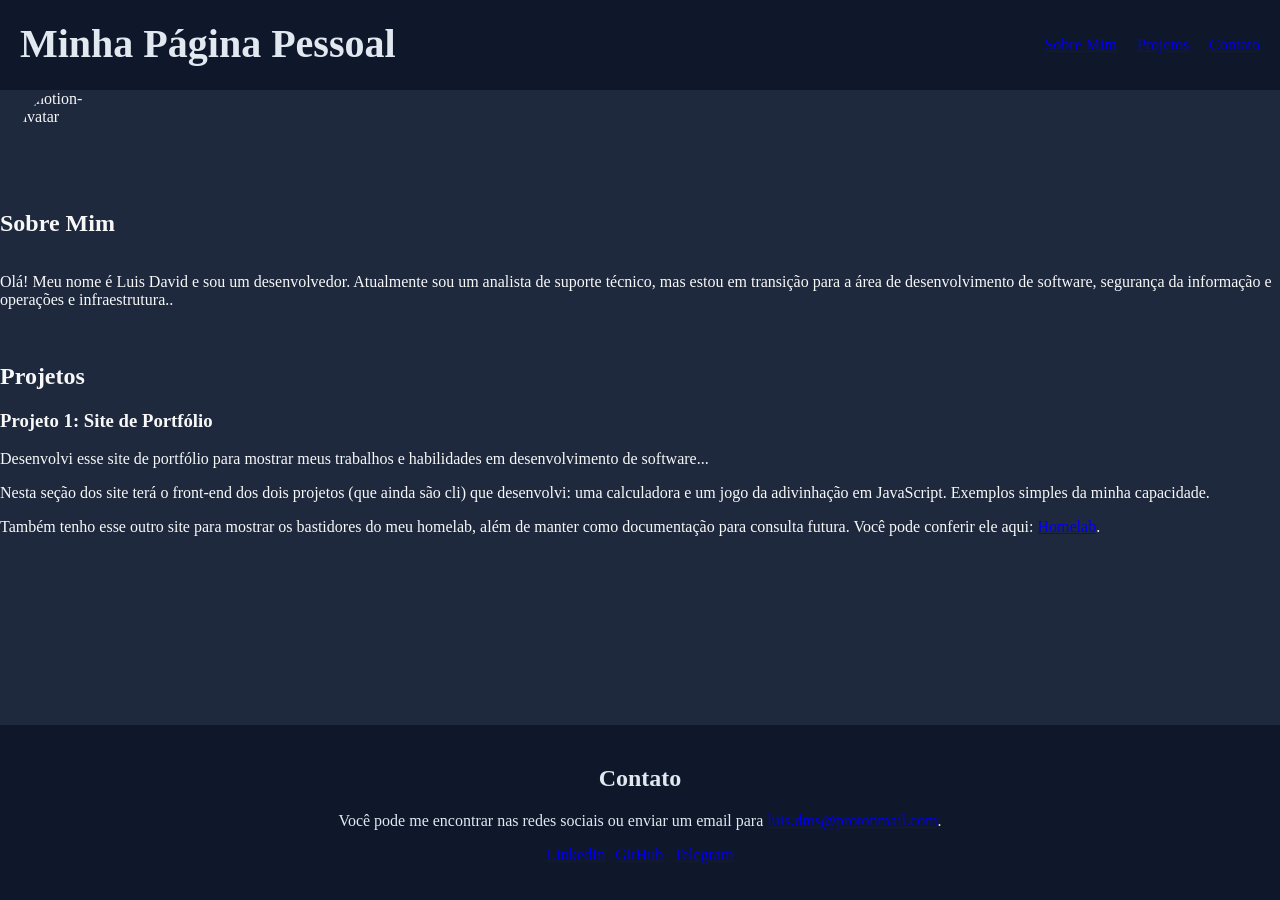
==== docs/index.html @ 55415eab "fix: corrigindo caminho imagem" ====
<!DOCTYPE html>
<html lang="pt-BR">

<head>
    <meta charset="UTF-8">
    <meta name="viewport" content="width=device-width, initial-scale=1.0">
    <title>Página pessoal - HTML Semântico + CSS (Flexbox e Grid)</title>
    <link rel="stylesheet" href="style.css">
</head>

<body>
    <header>
        <h1>Minha Página Pessoal</h1>
        <nav>
            <ul>
                <li><a href="#sobre">Sobre Mim</a></li>
                <li><a href="#projetos">Projetos</a></li>
                <li><a href="#contato">Contato</a></li>
            </ul>
        </nav>
    </header>
    <section id="sobre">
        <img src="/fase1-base/static/img/notion-avatar.png" alt="notion-avatar" class="avatar">
        <h2>Sobre Mim</h2>
        <p>Olá! Meu nome é Luis David e sou um desenvolvedor.
            
            Atualmente sou um analista de suporte técnico, mas estou em transição para a área de desenvolvimento de software, segurança da informação e operações e infraestrutura..</p><br>
    </section>
    <section id="projetos">
        <h2>Projetos</h2>
        <article>
            <h3>Projeto 1: Site de Portfólio</h3>
            <p>Desenvolvi esse site de portfólio para mostrar meus trabalhos e habilidades em desenvolvimento de
                software...
            </p>
            <p> Nesta seção dos site terá o front-end dos dois projetos (que ainda são cli) que desenvolvi: uma calculadora e um jogo da adivinhação em JavaScript. Exemplos simples da minha capacidade.</p>
            <p>Também tenho esse outro site para mostrar os bastidores do meu homelab, além de manter como documentação
                para consulta futura.
                Você pode conferir ele aqui: <a href="https://blog.luishomelab.tec.br" target="_blank"
                    rel="noopener noreferrer">Homelab</a>.
                
            </p>
        </article>
    </section>
    <footer>
        <section id="contato">
            <h2>Contato</h2>
            <p>Você pode me encontrar nas redes sociais ou enviar um email para <a
                    href="mailto:luisdms@protonmail.com">luis.dms@protonmail.com</a>.</p>
            <ul class="social-links">
                <li><a href="https://www.linkedin.com/in/luisdavidms" target="_blank"
                        rel="noopener noreferrer">LinkedIn</a>
                </li>
                <li><a href="https://github.com/LuisDavidMSilva" target="_blank" rel="noopener noreferrer">GitHub</a></li>
                <li><a href="https://t.me/LuisDavi_d" target="_blank" rel="noopener noreferrer">Telegram</a></li>
            </ul>
        </section>
    </footer>
</body>

</html>
---- docs/style.css ----
body {
    color: #F8F8F8;
    background-color: #1E293E;
    margin: 0;
    padding: 0;
    min-height: 100vh;
    display: flex; 
    flex-direction: column
}

header {
    background-color: #0F172A;
    color: #E2E8F0;
    padding: 20px;
    text-align: center;
    display: flex;
    justify-content: space-between;
    align-items: flex-start;
}

h1 {
    font-size: 2.5em;
    margin: 0;
}

nav ul {
    list-style: none;
    padding: 0;
    display: flex;
    gap: 20px;
}

section#sobre {
    display: flex;
    flex-direction: column;
}



.avatar {
    width: 100px;
    height: 100px;
    border-radius: 50%;
    margin-left: 20px;
}

ul {
    list-style: none;
    padding: 0;
    display: flex;
    gap: 20px;
}

footer {
    background-color: #0F172A;
    color: #E2E8F0;
    padding: 20px;
    text-align: center;
    margin-top: auto;
}

.social-links {
    display: flex;
    gap: 10px;
    justify-content: center;
}

@media screen and (max-width: 600px) {
    header {
        flex-direction: column;
        align-items: center;
    }

    .avatar {
        margin-left: 0;
        margin-top: 20px;
    }

    nav ul {
        flex-direction: column;
        gap: 10px;
    }

    .social-links {
        flex-direction: column;
        gap: 10px;
    }

}
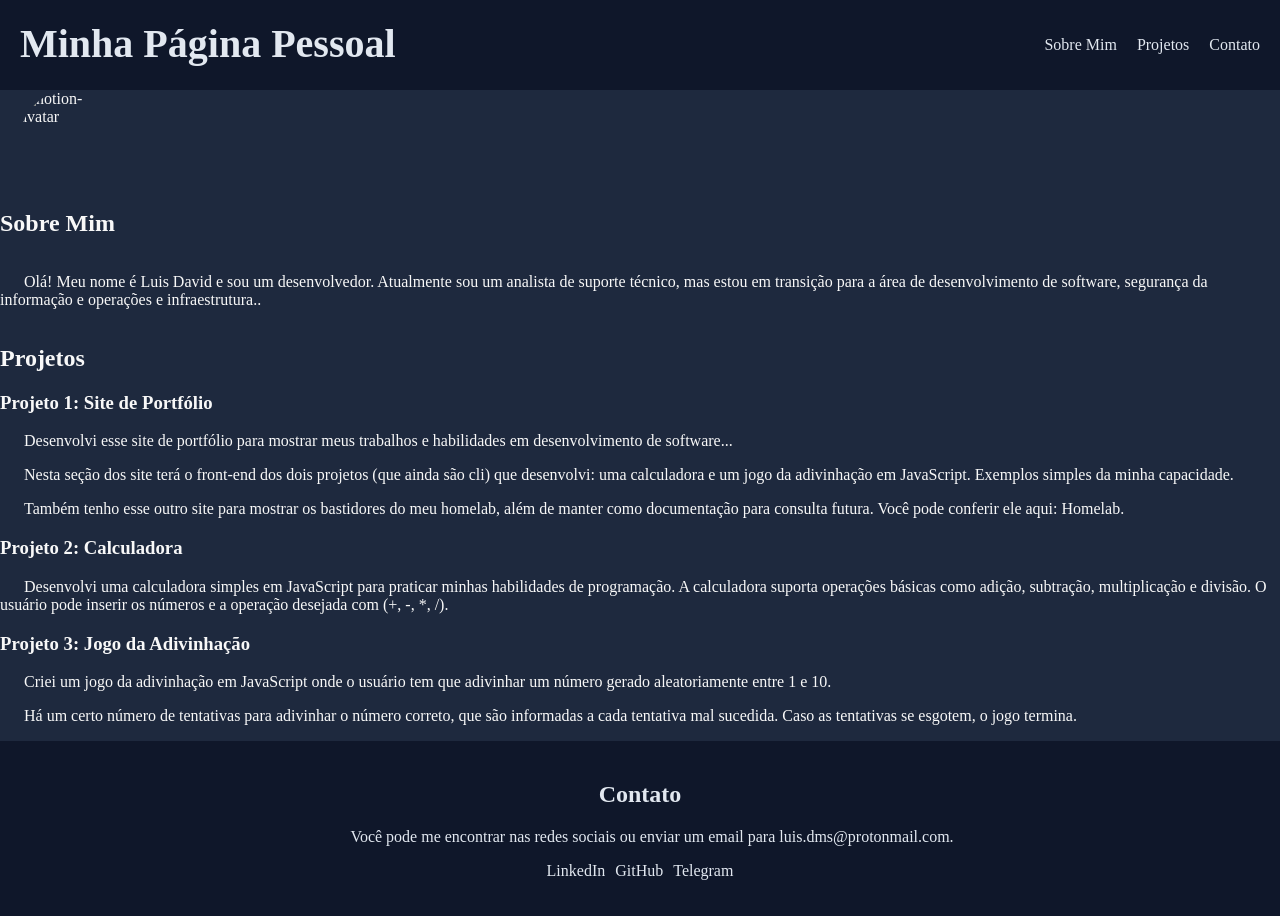
==== commit 4b90fea8: "feat: Melhorando legibilidade e mais detalhes sobre os projetos citados, incluindo links" ====
--- a/docs/index.html
+++ b/docs/index.html
@@ -24,7 +24,7 @@
         <h2>Sobre Mim</h2>
         <p>Olá! Meu nome é Luis David e sou um desenvolvedor.
             
-            Atualmente sou um analista de suporte técnico, mas estou em transição para a área de desenvolvimento de software, segurança da informação e operações e infraestrutura..</p><br>
+            Atualmente sou um analista de suporte técnico, mas estou em transição para a área de desenvolvimento de software, segurança da informação e operações e infraestrutura..</p>
     </section>
     <section id="projetos">
         <h2>Projetos</h2>
@@ -40,6 +40,14 @@
                     rel="noopener noreferrer">Homelab</a>.
                 
             </p>
+            <h3> Projeto 2: <a href="https://github.com/LuisDavidMSilva/fase1-base/blob/main/cli/Calculadora.js" target="_blank" rel="noopener noreferrer">Calculadora</a></h3>
+            <p>Desenvolvi uma calculadora simples em JavaScript para praticar minhas habilidades de programação.
+                A calculadora suporta operações básicas como adição, subtração, multiplicação e divisão. O usuário pode
+                inserir os números e a operação desejada com (+, -, *, /).
+            </p>
+            <h3> Projeto 3: <a href="https://github.com/LuisDavidMSilva/fase1-base/blob/main/cli/Adivinhacao.js" target="_blank" rel="noopener noreferrer">Jogo da Adivinhação</a></h3>
+            <p>Criei um jogo da adivinhação em JavaScript onde o usuário tem que adivinhar um número gerado aleatoriamente entre 1 e 10.</p>
+            <p>Há um certo número de tentativas para adivinhar o número correto, que são informadas a cada tentativa mal sucedida. Caso as tentativas se esgotem, o jogo termina.</p>
         </article>
     </section>
     <footer>
@@ -48,9 +56,7 @@
             <p>Você pode me encontrar nas redes sociais ou enviar um email para <a
                     href="mailto:luisdms@protonmail.com">luis.dms@protonmail.com</a>.</p>
             <ul class="social-links">
-                <li><a href="https://www.linkedin.com/in/luisdavidms" target="_blank"
-                        rel="noopener noreferrer">LinkedIn</a>
-                </li>
+                <li><a href="https://www.linkedin.com/in/luisdavidms" target="_blank" rel="noopener noreferrer">LinkedIn</a></li>
                 <li><a href="https://github.com/LuisDavidMSilva" target="_blank" rel="noopener noreferrer">GitHub</a></li>
                 <li><a href="https://t.me/LuisDavi_d" target="_blank" rel="noopener noreferrer">Telegram</a></li>
             </ul>
--- a/docs/style.css
+++ b/docs/style.css
@@ -6,6 +6,11 @@
     min-height: 100vh;
     display: flex; 
     flex-direction: column
+}
+
+a {
+    color: inherit;
+    text-decoration: none;
 }
 
 header {
@@ -51,6 +56,11 @@
     gap: 20px;
 }
 
+p {
+    text-indent: 1.5em;
+    margin-bottom: 1em;
+}
+
 footer {
     background-color: #0F172A;
     color: #E2E8F0;
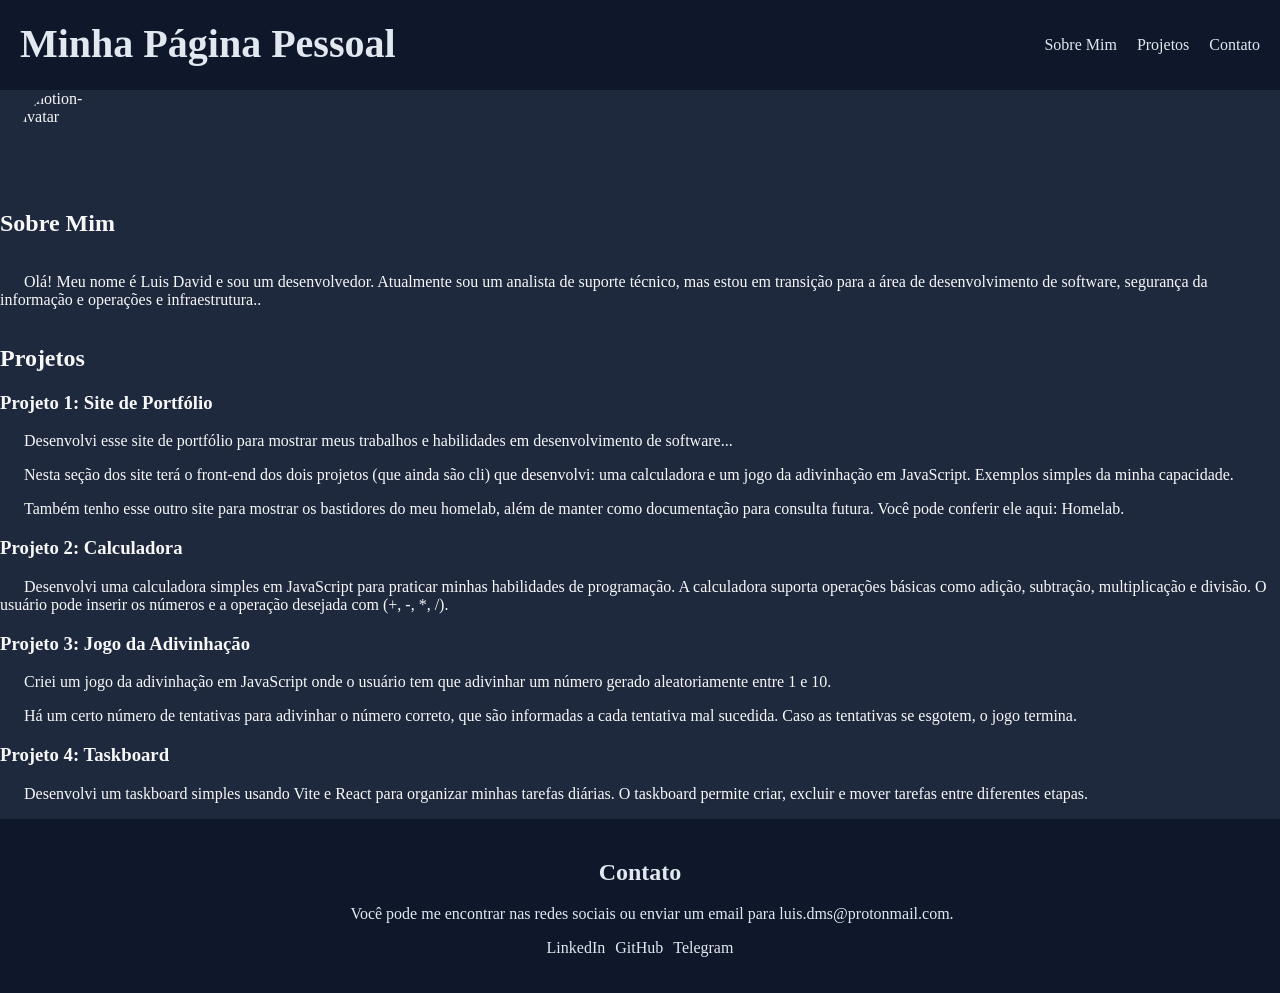
==== commit 8a0aa161: "docs: Incluindo novo projeto: um TaskBoard feito com Vite e React, apontando para o publicado no pag" ====
--- a/docs/index.html
+++ b/docs/index.html
@@ -48,6 +48,8 @@
             <h3> Projeto 3: <a href="https://github.com/LuisDavidMSilva/fase1-base/blob/main/cli/Adivinhacao.js" target="_blank" rel="noopener noreferrer">Jogo da Adivinhação</a></h3>
             <p>Criei um jogo da adivinhação em JavaScript onde o usuário tem que adivinhar um número gerado aleatoriamente entre 1 e 10.</p>
             <p>Há um certo número de tentativas para adivinhar o número correto, que são informadas a cada tentativa mal sucedida. Caso as tentativas se esgotem, o jogo termina.</p>
+            <h3> Projeto 4: <a href="https://luisdavidmsilva.github.io/taskboard/" target="_blank" rel="noopener noreferrer">Taskboard</a></h3>
+            <p>Desenvolvi um taskboard simples usando Vite e React para organizar minhas tarefas diárias. O taskboard permite criar, excluir e mover tarefas entre diferentes etapas.</p>
         </article>
     </section>
     <footer>
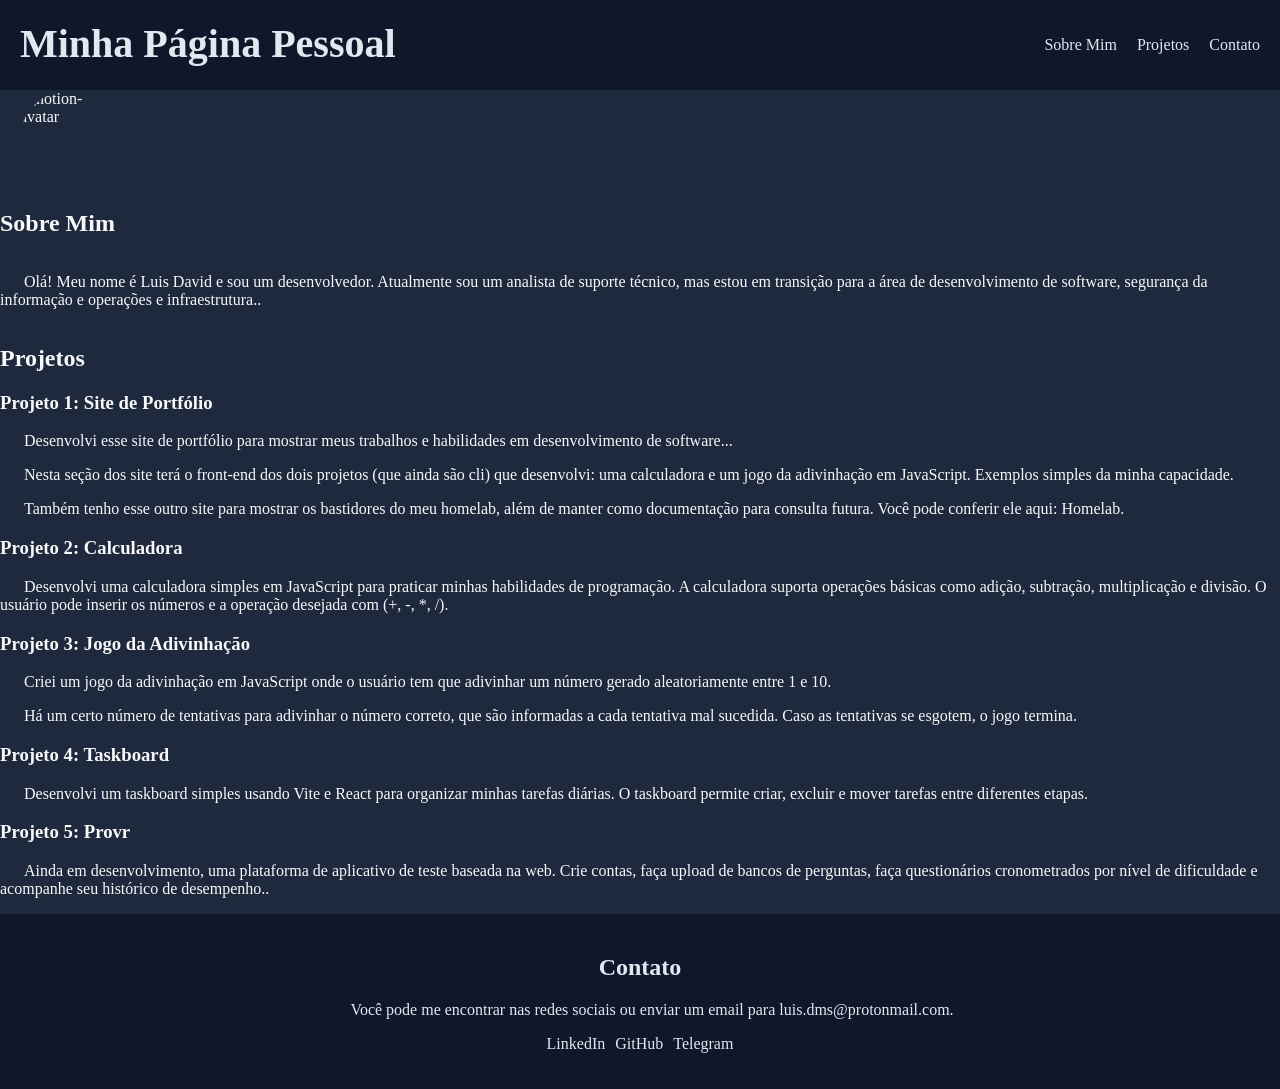
==== commit 532fcf92: "docs: adiciona na lista do site de projetos, um novo, provr" ====
--- a/docs/index.html
+++ b/docs/index.html
@@ -50,6 +50,9 @@
             <p>Há um certo número de tentativas para adivinhar o número correto, que são informadas a cada tentativa mal sucedida. Caso as tentativas se esgotem, o jogo termina.</p>
             <h3> Projeto 4: <a href="https://luisdavidmsilva.github.io/taskboard/" target="_blank" rel="noopener noreferrer">Taskboard</a></h3>
             <p>Desenvolvi um taskboard simples usando Vite e React para organizar minhas tarefas diárias. O taskboard permite criar, excluir e mover tarefas entre diferentes etapas.</p>
+            <h3> Projeto 5: <a href="https://github.com/LuisDavidMSilva/provr" target="_blank" rel="noopener noreferrer">Provr</a></h3>
+            <p>Ainda em desenvolvimento, uma plataforma de aplicativo de teste baseada na web. Crie contas, faça upload de bancos de perguntas, faça questionários cronometrados por nível de dificuldade e acompanhe seu histórico de desempenho..</p>
+       
         </article>
     </section>
     <footer>
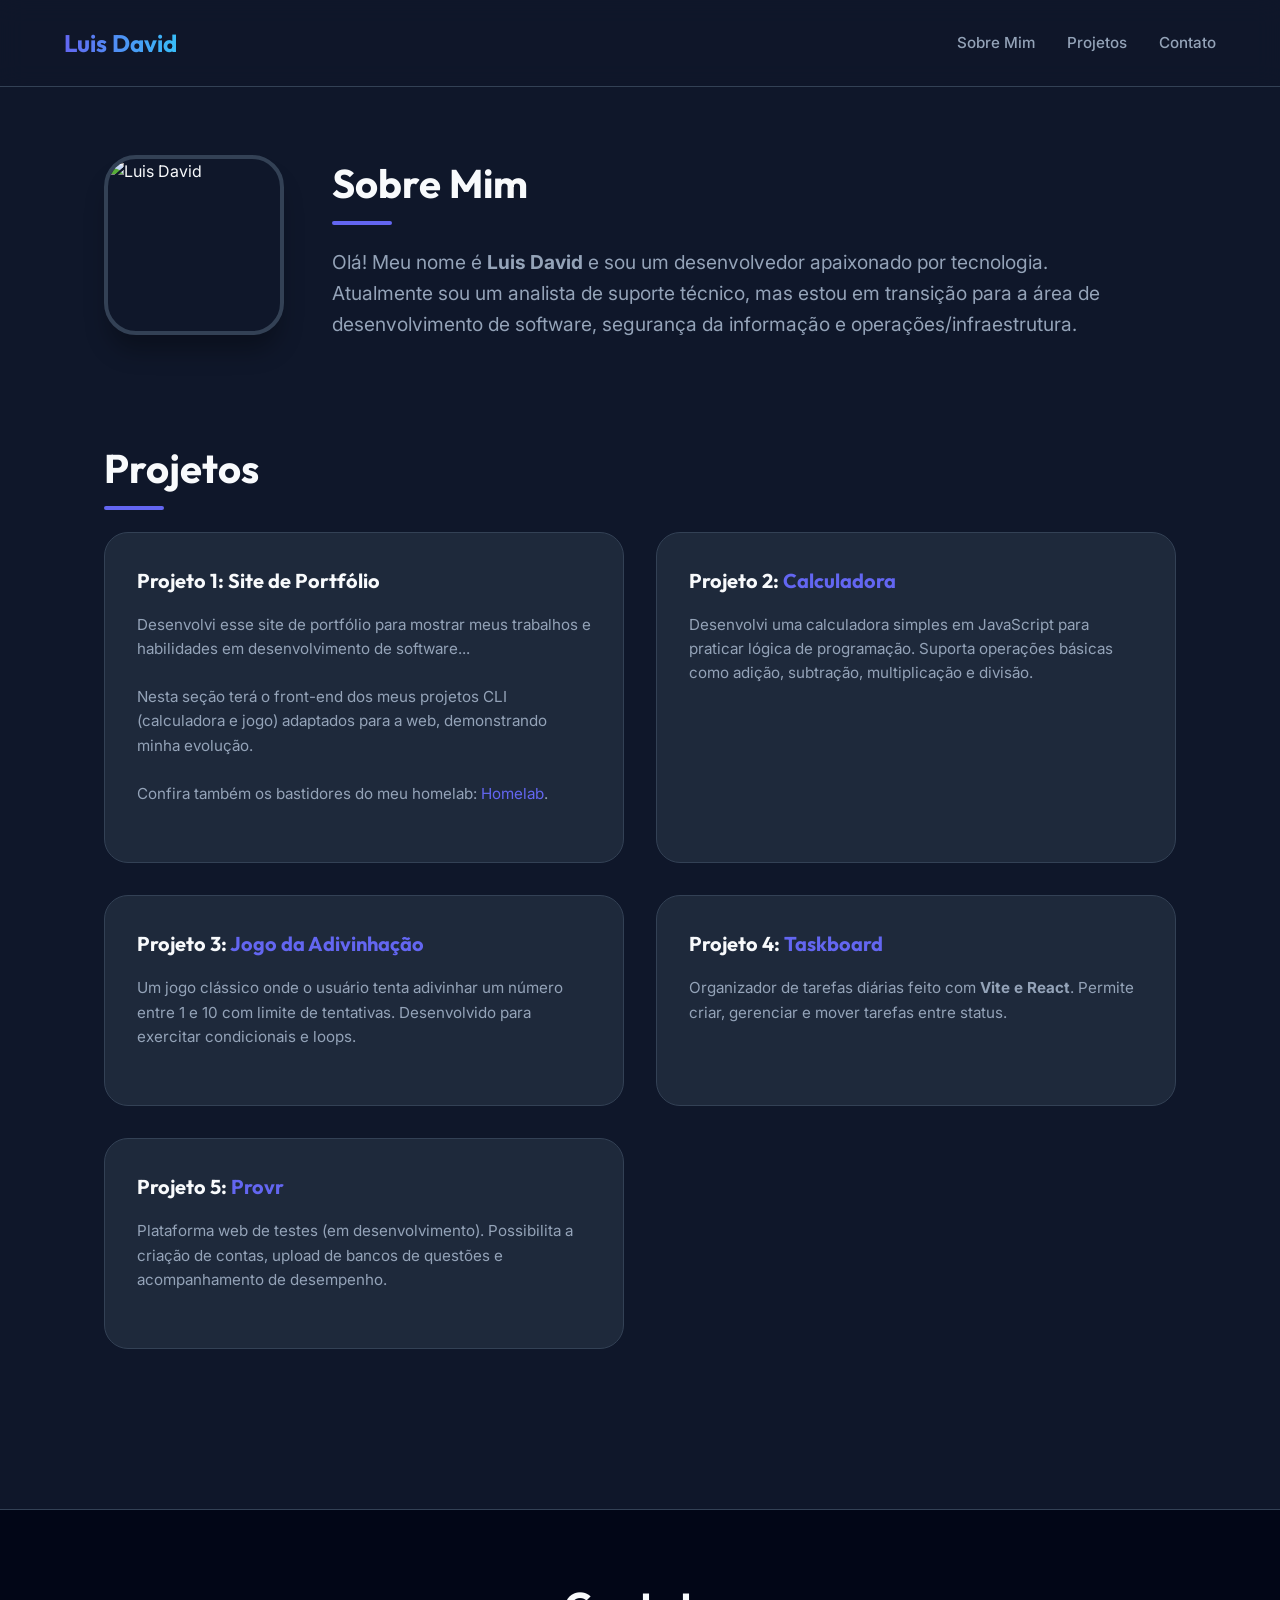
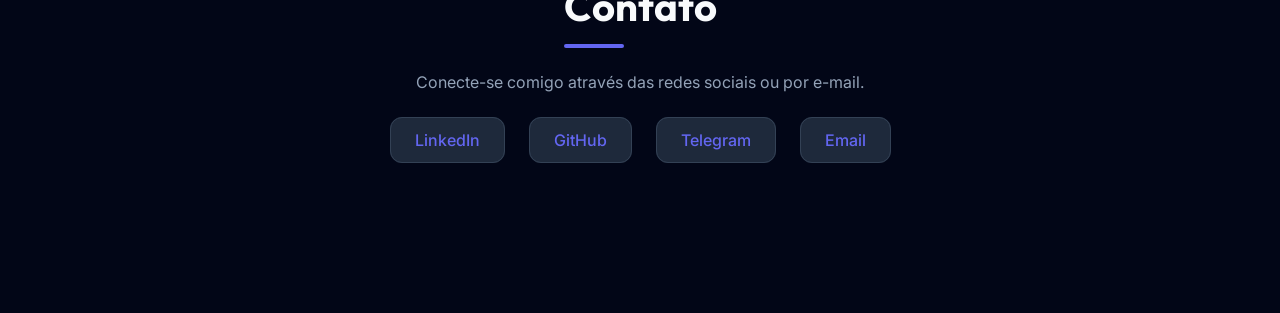
==== commit 8ce40cda: "feat: melhorando a estrutura e aparência da página de portfólio" ====
--- a/docs/index.html
+++ b/docs/index.html
@@ -4,13 +4,21 @@
 <head>
     <meta charset="UTF-8">
     <meta name="viewport" content="width=device-width, initial-scale=1.0">
+    <meta name="description"
+        content="Portfólio de Luis David - Desenvolvedor em transição focado em software, segurança e infraestrutura">
+    <meta name="keywords" content="Luis David, desenvolvedor, portfólio, suporte técnico, tecnologia">
+    <meta name="author" content="Luis David">
+    <meta name="theme-color" content="#000000">
     <title>Página pessoal - HTML Semântico + CSS (Flexbox e Grid)</title>
+    <link rel="preconnect" href="https://fonts.googleapis.com">
+    <link rel="preconnect" href="https://fonts.gstatic.com" crossorigin>
+    <link href="https://fonts.googleapis.com/css2?family=Inter:wght@400;500;600&family=Outfit:wght@700&display=swap" rel="stylesheet">
     <link rel="stylesheet" href="style.css">
 </head>
 
 <body>
     <header>
-        <h1>Minha Página Pessoal</h1>
+        <h1>Luis David</h1>
         <nav>
             <ul>
                 <li><a href="#sobre">Sobre Mim</a></li>
@@ -19,54 +27,75 @@
             </ul>
         </nav>
     </header>
-    <section id="sobre">
-        <img src="/fase1-base/static/img/notion-avatar.png" alt="notion-avatar" class="avatar">
-        <h2>Sobre Mim</h2>
-        <p>Olá! Meu nome é Luis David e sou um desenvolvedor.
-            
-            Atualmente sou um analista de suporte técnico, mas estou em transição para a área de desenvolvimento de software, segurança da informação e operações e infraestrutura..</p>
-    </section>
-    <section id="projetos">
-        <h2>Projetos</h2>
-        <article>
-            <h3>Projeto 1: Site de Portfólio</h3>
-            <p>Desenvolvi esse site de portfólio para mostrar meus trabalhos e habilidades em desenvolvimento de
-                software...
-            </p>
-            <p> Nesta seção dos site terá o front-end dos dois projetos (que ainda são cli) que desenvolvi: uma calculadora e um jogo da adivinhação em JavaScript. Exemplos simples da minha capacidade.</p>
-            <p>Também tenho esse outro site para mostrar os bastidores do meu homelab, além de manter como documentação
-                para consulta futura.
-                Você pode conferir ele aqui: <a href="https://blog.luishomelab.tec.br" target="_blank"
-                    rel="noopener noreferrer">Homelab</a>.
-                
-            </p>
-            <h3> Projeto 2: <a href="https://github.com/LuisDavidMSilva/fase1-base/blob/main/cli/Calculadora.js" target="_blank" rel="noopener noreferrer">Calculadora</a></h3>
-            <p>Desenvolvi uma calculadora simples em JavaScript para praticar minhas habilidades de programação.
-                A calculadora suporta operações básicas como adição, subtração, multiplicação e divisão. O usuário pode
-                inserir os números e a operação desejada com (+, -, *, /).
-            </p>
-            <h3> Projeto 3: <a href="https://github.com/LuisDavidMSilva/fase1-base/blob/main/cli/Adivinhacao.js" target="_blank" rel="noopener noreferrer">Jogo da Adivinhação</a></h3>
-            <p>Criei um jogo da adivinhação em JavaScript onde o usuário tem que adivinhar um número gerado aleatoriamente entre 1 e 10.</p>
-            <p>Há um certo número de tentativas para adivinhar o número correto, que são informadas a cada tentativa mal sucedida. Caso as tentativas se esgotem, o jogo termina.</p>
-            <h3> Projeto 4: <a href="https://luisdavidmsilva.github.io/taskboard/" target="_blank" rel="noopener noreferrer">Taskboard</a></h3>
-            <p>Desenvolvi um taskboard simples usando Vite e React para organizar minhas tarefas diárias. O taskboard permite criar, excluir e mover tarefas entre diferentes etapas.</p>
-            <h3> Projeto 5: <a href="https://github.com/LuisDavidMSilva/provr" target="_blank" rel="noopener noreferrer">Provr</a></h3>
-            <p>Ainda em desenvolvimento, uma plataforma de aplicativo de teste baseada na web. Crie contas, faça upload de bancos de perguntas, faça questionários cronometrados por nível de dificuldade e acompanhe seu histórico de desempenho..</p>
-       
-        </article>
-    </section>
+
+    <main>
+        <section id="sobre">
+            <img src="/fase1-base/static/img/notion-avatar.png" alt="Luis David" class="avatar">
+            <div class="sobre-content">
+                <h2>Sobre Mim</h2>
+                <p>Olá! Meu nome é <strong>Luis David</strong> e sou um desenvolvedor apaixonado por tecnologia.</p>
+                <p>Atualmente sou um analista de suporte técnico, mas estou em transição para a área de desenvolvimento de
+                    software, segurança da informação e operações/infraestrutura.</p>
+            </div>
+        </section>
+
+        <section id="projetos">
+            <h2>Projetos</h2>
+            <div class="projects-container">
+                <article class="project-card" id="este-site">
+                    <h3>Projeto 1: Site de Portfólio</h3>
+                    <p>Desenvolvi esse site de portfólio para mostrar meus trabalhos e habilidades em desenvolvimento de
+                        software...
+                    </p>
+                    <p>Nesta seção terá o front-end dos meus projetos CLI (calculadora e jogo) adaptados para a web,
+                        demonstrando minha evolução.</p>
+                    <p> Confira também os bastidores do meu homelab: <a href="https://blog.luishomelab.tec.br" target="_blank"
+                            rel="noopener noreferrer">Homelab</a>.
+                    </p>
+                </article>
+
+                <article class="project-card" id="calculadora">
+                    <h3>Projeto 2: <a href="https://github.com/LuisDavidMSilva/fase1-base/blob/main/cli/Calculadora.js"
+                            target="_blank" rel="noopener noreferrer">Calculadora</a></h3>
+                    <p>Desenvolvi uma calculadora simples em JavaScript para praticar lógica de programação.
+                        Suporta operações básicas como adição, subtração, multiplicação e divisão.</p>
+                </article>
+
+                <article class="project-card" id="adivinhacao">
+                    <h3> Projeto 3: <a href="https://github.com/LuisDavidMSilva/fase1-base/blob/main/cli/Adivinhacao.js"
+                            target="_blank" rel="noopener noreferrer">Jogo da Adivinhação</a></h3>
+                    <p>Um jogo clássico onde o usuário tenta adivinhar um número entre 1 e 10 com limite de tentativas. Desenvolvido para exercitar condicionais e loops.</p>
+                </article>
+
+                <article class="project-card" id="taskboard">
+                    <h3> Projeto 4: <a href="https://luisdavidmsilva.github.io/taskboard/" target="_blank"
+                            rel="noopener noreferrer">Taskboard</a></h3>
+                    <p>Organizador de tarefas diárias feito com <strong>Vite e React</strong>. Permite criar, gerenciar e mover tarefas entre status.</p>
+                </article>
+
+                <article class="project-card" id="provr">
+                    <h3> Projeto 5: <a href="https://github.com/LuisDavidMSilva/provr" target="_blank"
+                            rel="noopener noreferrer">Provr</a></h3>
+                    <p>Plataforma web de testes (em desenvolvimento). Possibilita a criação de contas, upload de bancos de questões e acompanhamento de desempenho.</p>
+                </article>
+            </div>
+        </section>
+    </main>
+
     <footer>
         <section id="contato">
             <h2>Contato</h2>
-            <p>Você pode me encontrar nas redes sociais ou enviar um email para <a
-                    href="mailto:luisdms@protonmail.com">luis.dms@protonmail.com</a>.</p>
+            <p>Conecte-se comigo através das redes sociais ou por e-mail.</p>
             <ul class="social-links">
-                <li><a href="https://www.linkedin.com/in/luisdavidms" target="_blank" rel="noopener noreferrer">LinkedIn</a></li>
-                <li><a href="https://github.com/LuisDavidMSilva" target="_blank" rel="noopener noreferrer">GitHub</a></li>
+                <li><a href="https://www.linkedin.com/in/luisdavidms" target="_blank"
+                        rel="noopener noreferrer">LinkedIn</a></li>
+                <li><a href="https://github.com/LuisDavidMSilva" target="_blank" rel="noopener noreferrer">GitHub</a>
+                </li>
                 <li><a href="https://t.me/LuisDavi_d" target="_blank" rel="noopener noreferrer">Telegram</a></li>
+                <li><a href="mailto:luisdms@protonmail.com">Email</a></li>
             </ul>
         </section>
     </footer>
 </body>
 
-</html>
+</html>
--- a/docs/style.css
+++ b/docs/style.css
@@ -1,99 +1,227 @@
-body {
-    color: #F8F8F8;
-    background-color: #1E293E;
+:root {
+    --primary: #6366f1;
+    --primary-hover: #4f46e5;
+    --bg-dark: #0f172a;
+    --bg-card: #1e293b;
+    --text-main: #f8fafc;
+    --text-muted: #94a3b8;
+    --accent: #38bdf8;
+    --border: #334155;
+    --font-heading: 'Outfit', sans-serif;
+    --font-body: 'Inter', sans-serif;
+}
+
+* {
     margin: 0;
     padding: 0;
-    min-height: 100vh;
-    display: flex; 
-    flex-direction: column
+    box-sizing: border-box;
+}
+
+html {
+    scroll-behavior: smooth;
+}
+
+body {
+    background-color: var(--bg-dark);
+    color: var(--text-main);
+    font-family: var(--font-body);
+    line-height: 1.6;
+    overflow-x: hidden;
 }
 
 a {
-    color: inherit;
+    color: var(--primary);
     text-decoration: none;
-}
-
+    transition: color 0.3s ease;
+}
+
+a:hover {
+    color: var(--accent);
+}
+
+/* Header & Navigation */
 header {
-    background-color: #0F172A;
-    color: #E2E8F0;
-    padding: 20px;
-    text-align: center;
+    background: rgba(15, 23, 42, 0.8);
+    backdrop-filter: blur(12px);
+    -webkit-backdrop-filter: blur(12px);
+    border-bottom: 1px solid var(--border);
+    padding: 1.5rem 5%;
     display: flex;
     justify-content: space-between;
-    align-items: flex-start;
+    align-items: center;
+    position: sticky;
+    top: 0;
+    z-index: 1000;
 }
 
 h1 {
-    font-size: 2.5em;
-    margin: 0;
+    font-family: var(--font-heading);
+    font-size: 1.5rem;
+    font-weight: 700;
+    background: linear-gradient(to right, var(--primary), var(--accent));
+    -webkit-background-clip: text;
+    background-clip: text;
+    -webkit-text-fill-color: transparent;
 }
 
 nav ul {
     list-style: none;
-    padding: 0;
-    display: flex;
-    gap: 20px;
-}
-
-section#sobre {
+    display: flex;
+    gap: 2rem;
+}
+
+nav ul li a {
+    font-size: 0.95rem;
+    font-weight: 500;
+    color: var(--text-muted);
+}
+
+nav ul li a:hover {
+    color: var(--text-main);
+}
+
+/* Main Sections Layout */
+main {
+    max-width: 1200px;
+    margin: 0 auto;
+    padding: 4rem 5%;
+}
+
+section {
+    margin-bottom: 6rem;
+}
+
+h2 {
+    font-family: var(--font-heading);
+    font-size: 2.5rem;
+    margin-bottom: 2rem;
+    position: relative;
+    display: inline-block;
+}
+
+h2::after {
+    content: '';
+    position: absolute;
+    bottom: -10px;
+    left: 0;
+    width: 60px;
+    height: 4px;
+    background: var(--primary);
+    border-radius: 2px;
+}
+
+/* Sobre Section */
+#sobre {
+    display: grid;
+    grid-template-columns: auto 1fr;
+    gap: 3rem;
+    align-items: center;
+}
+
+.avatar {
+    width: 180px;
+    height: 180px;
+    border-radius: 2rem;
+    border: 4px solid var(--border);
+    object-fit: cover;
+    box-shadow: 0 20px 25px -5px rgba(0, 0, 0, 0.3);
+}
+
+#sobre p {
+    font-size: 1.2rem;
+    color: var(--text-muted);
+}
+
+/* Projects Grid */
+.projects-container {
+    display: grid;
+    grid-template-columns: repeat(auto-fill, minmax(350px, 1fr));
+    gap: 2rem;
+}
+
+.project-card {
+    background-color: var(--bg-card);
+    border: 1px solid var(--border);
+    border-radius: 1.5rem;
+    padding: 2rem;
+    transition: transform 0.3s ease, border-color 0.3s ease, box-shadow 0.3s ease;
     display: flex;
     flex-direction: column;
 }
 
-
-
-.avatar {
-    width: 100px;
-    height: 100px;
-    border-radius: 50%;
-    margin-left: 20px;
-}
-
-ul {
+.project-card:hover {
+    transform: translateY(-8px);
+    border-color: var(--primary);
+    box-shadow: 0 20px 25px -5px rgba(0, 0, 0, 0.4);
+}
+
+.project-card h3 {
+    font-family: var(--font-heading);
+    font-size: 1.25rem;
+    margin-bottom: 1rem;
+}
+
+.project-card p {
+    color: var(--text-muted);
+    font-size: 0.95rem;
+    margin-bottom: 1.5rem;
+}
+
+/* Footer Section */
+footer {
+    background-color: #020617;
+    border-top: 1px solid var(--border);
+    padding: 4rem 5%;
+    text-align: center;
+}
+
+#contato p {
+    margin-bottom: 2rem;
+    color: var(--text-muted);
+}
+
+.social-links {
     list-style: none;
-    padding: 0;
-    display: flex;
-    gap: 20px;
-}
-
-p {
-    text-indent: 1.5em;
-    margin-bottom: 1em;
-}
-
-footer {
-    background-color: #0F172A;
-    color: #E2E8F0;
-    padding: 20px;
-    text-align: center;
-    margin-top: auto;
-}
-
-.social-links {
-    display: flex;
-    gap: 10px;
+    display: flex;
+    gap: 1.5rem;
     justify-content: center;
 }
 
-@media screen and (max-width: 600px) {
+.social-links li a {
+    padding: 0.75rem 1.5rem;
+    background: var(--bg-card);
+    border: 1px solid var(--border);
+    border-radius: 0.75rem;
+    font-weight: 500;
+}
+
+.social-links li a:hover {
+    background: var(--primary);
+    color: white;
+    border-color: var(--primary);
+}
+
+/* Responsividade */
+@media (max-width: 768px) {
     header {
         flex-direction: column;
-        align-items: center;
+        gap: 1.5rem;
+    }
+
+    h2 {
+        font-size: 2rem;
+    }
+
+    #sobre {
+        grid-template-columns: 1fr;
+        text-align: center;
     }
 
     .avatar {
-        margin-left: 0;
-        margin-top: 20px;
-    }
-
-    nav ul {
-        flex-direction: column;
-        gap: 10px;
-    }
-
-    .social-links {
-        flex-direction: column;
-        gap: 10px;
-    }
-
+        margin: 0 auto;
+    }
+
+    .projects-container {
+        grid-template-columns: 1fr;
+    }
 }
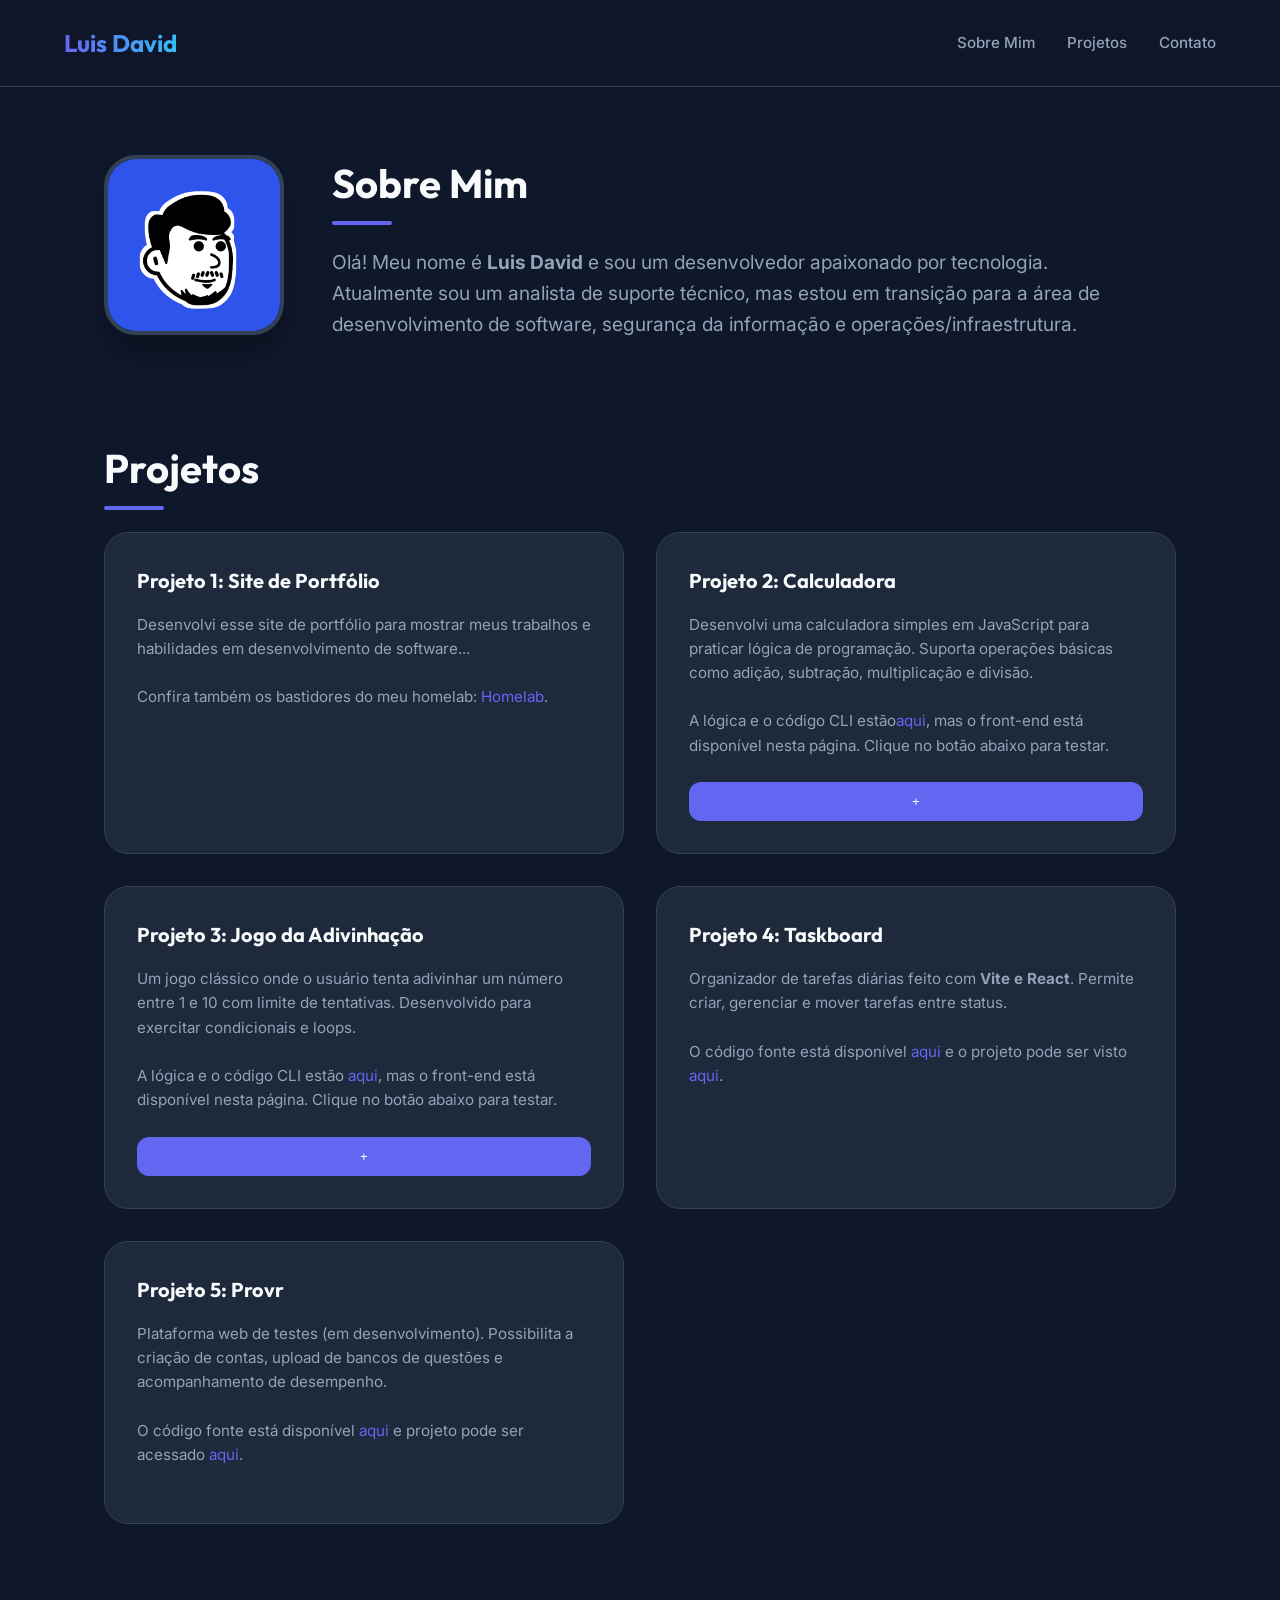
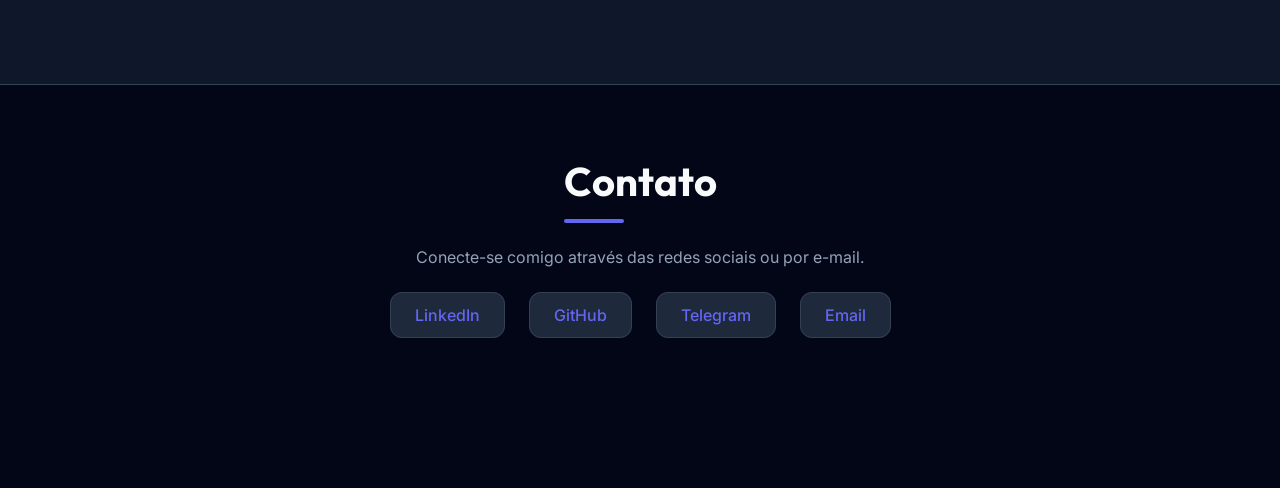
==== commit 05a15e78: "refactor: reestruturação para deploy em /docs e adição de modais interativos" ====
--- a/docs/index.html
+++ b/docs/index.html
@@ -9,11 +9,12 @@
     <meta name="keywords" content="Luis David, desenvolvedor, portfólio, suporte técnico, tecnologia">
     <meta name="author" content="Luis David">
     <meta name="theme-color" content="#000000">
-    <title>Página pessoal - HTML Semântico + CSS (Flexbox e Grid)</title>
+    <title>Portfólio de Luis David</title>
     <link rel="preconnect" href="https://fonts.googleapis.com">
     <link rel="preconnect" href="https://fonts.gstatic.com" crossorigin>
-    <link href="https://fonts.googleapis.com/css2?family=Inter:wght@400;500;600&family=Outfit:wght@700&display=swap" rel="stylesheet">
-    <link rel="stylesheet" href="style.css">
+    <link href="https://fonts.googleapis.com/css2?family=Inter:wght@400;500;600&family=Outfit:wght@700&display=swap"
+        rel="stylesheet">
+    <link rel="stylesheet" href="static/css/style.css">
 </head>
 
 <body>
@@ -30,11 +31,12 @@
 
     <main>
         <section id="sobre">
-            <img src="/fase1-base/static/img/notion-avatar.png" alt="Luis David" class="avatar">
+            <img src="static/img/notion-avatar.png" alt="Luis David" class="avatar">
             <div class="sobre-content">
                 <h2>Sobre Mim</h2>
                 <p>Olá! Meu nome é <strong>Luis David</strong> e sou um desenvolvedor apaixonado por tecnologia.</p>
-                <p>Atualmente sou um analista de suporte técnico, mas estou em transição para a área de desenvolvimento de
+                <p>Atualmente sou um analista de suporte técnico, mas estou em transição para a área de desenvolvimento
+                    de
                     software, segurança da informação e operações/infraestrutura.</p>
             </div>
         </section>
@@ -47,36 +49,51 @@
                     <p>Desenvolvi esse site de portfólio para mostrar meus trabalhos e habilidades em desenvolvimento de
                         software...
                     </p>
-                    <p>Nesta seção terá o front-end dos meus projetos CLI (calculadora e jogo) adaptados para a web,
-                        demonstrando minha evolução.</p>
-                    <p> Confira também os bastidores do meu homelab: <a href="https://blog.luishomelab.tec.br" target="_blank"
-                            rel="noopener noreferrer">Homelab</a>.
+                    <p> Confira também os bastidores do meu homelab: <a href="https://blog.luishomelab.tec.br"
+                            target="_blank" rel="noopener noreferrer">Homelab</a>.
                     </p>
                 </article>
 
                 <article class="project-card" id="calculadora">
-                    <h3>Projeto 2: <a href="https://github.com/LuisDavidMSilva/fase1-base/blob/main/cli/Calculadora.js"
-                            target="_blank" rel="noopener noreferrer">Calculadora</a></h3>
+                    <h3>Projeto 2: Calculadora</h3>
                     <p>Desenvolvi uma calculadora simples em JavaScript para praticar lógica de programação.
                         Suporta operações básicas como adição, subtração, multiplicação e divisão.</p>
+                    <p>A lógica e o código CLI estão<a
+                            href="https://github.com/LuisDavidMSilva/fase1-base/blob/main/cli/Calculadora.js"
+                            target="_blank" rel="noopener noreferrer">aqui</a>, mas o front-end está disponível nesta
+                        página. Clique no botão abaixo para testar.</p>
+                    <button class="ver-mais" data-project="calculadora">+</button>
                 </article>
 
                 <article class="project-card" id="adivinhacao">
-                    <h3> Projeto 3: <a href="https://github.com/LuisDavidMSilva/fase1-base/blob/main/cli/Adivinhacao.js"
-                            target="_blank" rel="noopener noreferrer">Jogo da Adivinhação</a></h3>
-                    <p>Um jogo clássico onde o usuário tenta adivinhar um número entre 1 e 10 com limite de tentativas. Desenvolvido para exercitar condicionais e loops.</p>
+                    <h3> Projeto 3: Jogo da Adivinhação</h3>
+                    <p>Um jogo clássico onde o usuário tenta adivinhar um número entre 1 e 10 com limite de tentativas.
+                        Desenvolvido para exercitar condicionais e loops.</p>
+                    <p>A lógica e o código CLI estão <a
+                            href="https://github.com/LuisDavidMSilva/fase1-base/blob/main/cli/Adivinhacao.js"
+                            target="_blank" rel="noopener noreferrer">aqui</a>, mas o front-end está disponível nesta
+                        página. Clique no botão abaixo para testar.</p>
+                    <button class="ver-mais" data-project="adivinhacao">+</button>
                 </article>
 
                 <article class="project-card" id="taskboard">
-                    <h3> Projeto 4: <a href="https://luisdavidmsilva.github.io/taskboard/" target="_blank"
-                            rel="noopener noreferrer">Taskboard</a></h3>
-                    <p>Organizador de tarefas diárias feito com <strong>Vite e React</strong>. Permite criar, gerenciar e mover tarefas entre status.</p>
+                    <h3> Projeto 4: Taskboard</h3>
+                    <p>Organizador de tarefas diárias feito com <strong>Vite e React</strong>. Permite criar, gerenciar
+                        e mover tarefas entre status.</p>
+                    <p>O código fonte está disponível <a href="https://github.com/LuisDavidMSilva/taskboard"
+                            target="_blank" rel="noopener noreferrer">aqui</a> e o projeto pode ser visto <a
+                            href="https://luisdavidmsilva.github.io/taskboard/" target="_blank"
+                            rel="noopener noreferrer">aqui</a>.</p>
                 </article>
 
                 <article class="project-card" id="provr">
-                    <h3> Projeto 5: <a href="https://github.com/LuisDavidMSilva/provr" target="_blank"
-                            rel="noopener noreferrer">Provr</a></h3>
-                    <p>Plataforma web de testes (em desenvolvimento). Possibilita a criação de contas, upload de bancos de questões e acompanhamento de desempenho.</p>
+                    <h3> Projeto 5: Provr</h3>
+                    <p>Plataforma web de testes (em desenvolvimento). Possibilita a criação de contas, upload de bancos
+                        de questões e acompanhamento de desempenho.</p>
+                    <p>O código fonte está disponível <a href="https://github.com/LuisDavidMSilva/provr">aqui</a> e
+                        projeto pode ser acessado <a href="https://provr.luishomelab.tec.br" target="_blank"
+                            rel="noopener noreferrer">aqui</a>.</p>
+
                 </article>
             </div>
         </section>
@@ -96,6 +113,19 @@
             </ul>
         </section>
     </footer>
+    <div class="modal-overlay" id="modal-overlay">
+        <div class="modal-container">
+            <div class="modal-header"
+                style="padding: 1.5rem; display: flex; justify-content: space-between; border-bottom: 1px solid var(--border);">
+                <h3 id="modal-title">Projeto</h3>
+                <button id="close-modal"
+                    style="background:none; border:none; color:white; cursor:pointer; font-size: 1.5rem;">&times;</button>
+            </div>
+            <div class="modal-body" id="modal-body" style="padding: 2rem;">
+            </div>
+        </div>
+    </div>
+    <script src="static/js/main.js"></script>
 </body>
 
 </html>
--- a/docs/static/css/style.css
+++ b/docs/static/css/style.css
@@ -0,0 +1,300 @@
+:root {
+    --primary: #6366f1;
+    --primary-hover: #4f46e5;
+    --bg-dark: #0f172a;
+    --bg-card: #1e293b;
+    --text-main: #f8fafc;
+    --text-muted: #94a3b8;
+    --accent: #38bdf8;
+    --border: #334155;
+    --font-heading: 'Outfit', sans-serif;
+    --font-body: 'Inter', sans-serif;
+}
+
+* {
+    margin: 0;
+    padding: 0;
+    box-sizing: border-box;
+}
+
+html {
+    scroll-behavior: smooth;
+}
+
+body {
+    background-color: var(--bg-dark);
+    color: var(--text-main);
+    font-family: var(--font-body);
+    line-height: 1.6;
+    overflow-x: hidden;
+}
+
+a {
+    color: var(--primary);
+    text-decoration: none;
+    transition: color 0.3s ease;
+}
+
+a:hover {
+    color: var(--accent);
+}
+
+/* Header & Navigation */
+header {
+    background: rgba(15, 23, 42, 0.8);
+    backdrop-filter: blur(12px);
+    -webkit-backdrop-filter: blur(12px);
+    border-bottom: 1px solid var(--border);
+    padding: 1.5rem 5%;
+    display: flex;
+    justify-content: space-between;
+    align-items: center;
+    position: sticky;
+    top: 0;
+    z-index: 1000;
+}
+
+h1 {
+    font-family: var(--font-heading);
+    font-size: 1.5rem;
+    font-weight: 700;
+    background: linear-gradient(to right, var(--primary), var(--accent));
+    -webkit-background-clip: text;
+    background-clip: text;
+    -webkit-text-fill-color: transparent;
+}
+
+nav ul {
+    list-style: none;
+    display: flex;
+    gap: 2rem;
+}
+
+nav ul li a {
+    font-size: 0.95rem;
+    font-weight: 500;
+    color: var(--text-muted);
+}
+
+nav ul li a:hover {
+    color: var(--text-main);
+}
+
+/* Main Sections Layout */
+main {
+    max-width: 1200px;
+    margin: 0 auto;
+    padding: 4rem 5%;
+}
+
+section {
+    margin-bottom: 6rem;
+}
+
+h2 {
+    font-family: var(--font-heading);
+    font-size: 2.5rem;
+    margin-bottom: 2rem;
+    position: relative;
+    display: inline-block;
+}
+
+h2::after {
+    content: '';
+    position: absolute;
+    bottom: -10px;
+    left: 0;
+    width: 60px;
+    height: 4px;
+    background: var(--primary);
+    border-radius: 2px;
+}
+
+/* Sobre Section */
+#sobre {
+    display: grid;
+    grid-template-columns: auto 1fr;
+    gap: 3rem;
+    align-items: center;
+}
+
+.avatar {
+    width: 180px;
+    height: 180px;
+    border-radius: 2rem;
+    border: 4px solid var(--border);
+    object-fit: cover;
+    box-shadow: 0 20px 25px -5px rgba(0, 0, 0, 0.3);
+}
+
+#sobre p {
+    font-size: 1.2rem;
+    color: var(--text-muted);
+}
+
+/* Projects Grid */
+.projects-container {
+    display: grid;
+    grid-template-columns: repeat(auto-fill, minmax(350px, 1fr));
+    gap: 2rem;
+}
+
+.project-card {
+    background-color: var(--bg-card);
+    border: 1px solid var(--border);
+    border-radius: 1.5rem;
+    padding: 2rem;
+    transition: transform 0.3s ease, border-color 0.3s ease, box-shadow 0.3s ease;
+    display: flex;
+    flex-direction: column;
+}
+
+.project-card:hover {
+    transform: translateY(-8px);
+    border-color: var(--primary);
+    box-shadow: 0 20px 25px -5px rgba(0, 0, 0, 0.4);
+}
+
+.project-card h3 {
+    font-family: var(--font-heading);
+    font-size: 1.25rem;
+    margin-bottom: 1rem;
+}
+
+.project-card p {
+    color: var(--text-muted);
+    font-size: 0.95rem;
+    margin-bottom: 1.5rem;
+}
+
+/* Footer Section */
+footer {
+    background-color: #020617;
+    border-top: 1px solid var(--border);
+    padding: 4rem 5%;
+    text-align: center;
+}
+
+#contato p {
+    margin-bottom: 2rem;
+    color: var(--text-muted);
+}
+
+.social-links {
+    list-style: none;
+    display: flex;
+    gap: 1.5rem;
+    justify-content: center;
+}
+
+.social-links li a {
+    padding: 0.75rem 1.5rem;
+    background: var(--bg-card);
+    border: 1px solid var(--border);
+    border-radius: 0.75rem;
+    font-weight: 500;
+}
+
+.social-links li a:hover {
+    background: var(--primary);
+    color: white;
+    border-color: var(--primary);
+}
+
+.modal-overlay {
+    position: fixed;
+    top: 0;
+    left: 0;
+    width: 100%;
+    height: 100%;
+    background-color: rgba(2, 6, 23, 0.85);
+    display: none;
+    align-items: center;
+    justify-content: center;
+    z-index: 2000;
+    opacity: 0;
+    transition: opacity 0.3s ease, visibility 0.3s ease;
+}
+
+.modal-overlay.active {
+    display: flex;
+    opacity: 1;
+}
+
+.modal-container {
+    background-color: var(--bg-card);
+    border: 1px solid var(--border);
+    border-radius: 2rem;
+    padding: 2rem;
+    max-width: 600px;
+    width: 90%;
+    box-shadow: 0 20px 25px -5px rgba(0, 0, 0, 0.5);
+    transform: scale(0.9);
+    transition: transform 0.3s cubic-bezier(0.34, 1.56, 0.64, 1);
+    background-image: radial-gradient(circle at top right, rgba(99, 102, 241, 0.05), transparent);
+}
+
+.modal-overlay.active .modal-container {
+    transform: scale(1);
+}
+
+.calc-container {
+    display: grid;
+    grid-template-columns: repeat(4, 1fr);
+    gap: 0.75rem;
+    padding: 1rem;
+}
+
+.btn-primary {
+    background: var(--primary);
+    color: white;
+    border: none;
+    padding: 0.75rem 1.5rem;
+    border-radius: 0.75rem;
+    cursor: pointer;
+    margin-top: 10px;
+}
+
+.ver-mais {
+    background: var(--primary);
+    color: white;
+    border: none;
+    padding: 0.75rem 1.5rem;
+    border-radius: 0.75rem;
+    cursor: pointer;
+    margin-top: auto;
+}
+
+/* Responsividade */
+@media (max-width: 768px) {
+    header {
+        flex-direction: column;
+        gap: 1.5rem;
+    }
+
+    h2 {
+        font-size: 2rem;
+    }
+
+    #sobre {
+        grid-template-columns: 1fr;
+        text-align: center;
+    }
+
+    .avatar {
+        margin: 0 auto;
+    }
+
+    .projects-container {
+        grid-template-columns: 1fr;
+    }
+
+    .social-links li a {
+        flex-direction: column;
+        display: flex;
+        align-items: center;
+        justify-content: center;
+        padding: 0.5rem 1rem;
+        font-size: 0.8rem;
+    }
+}
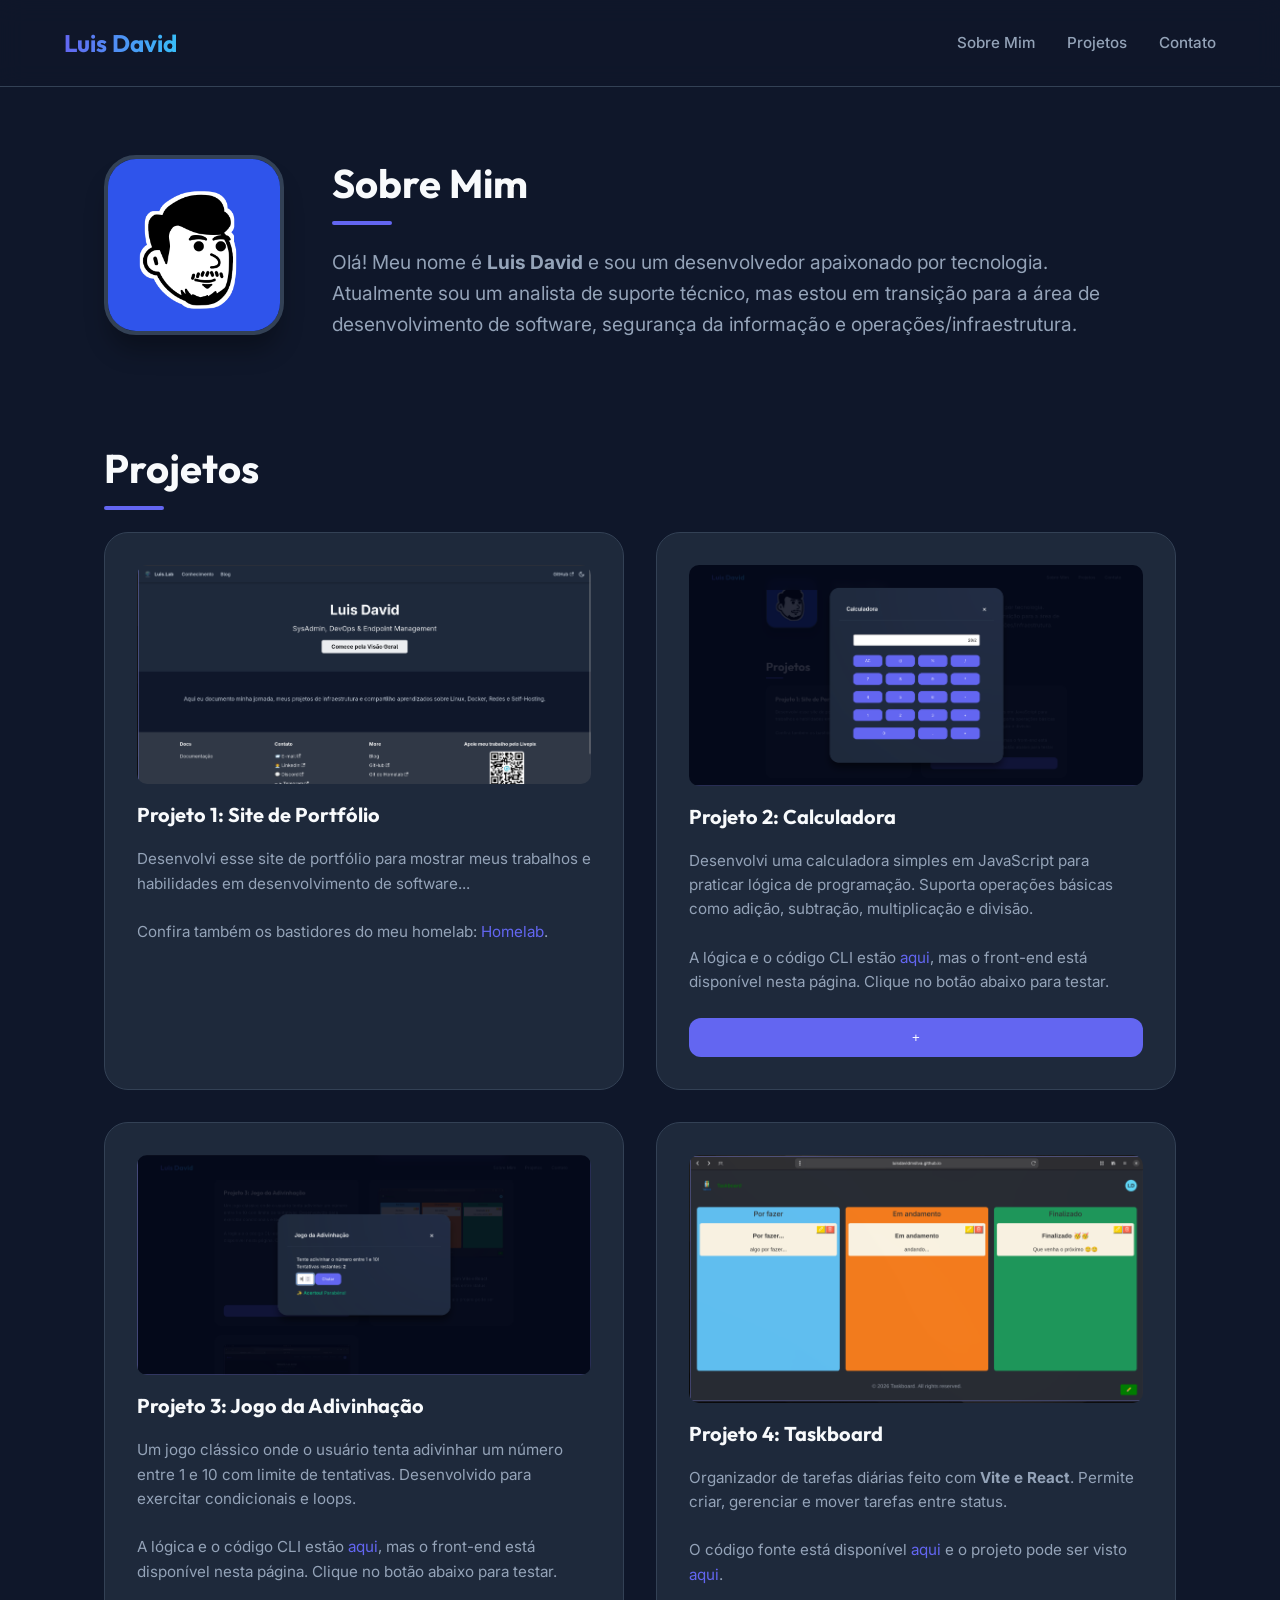
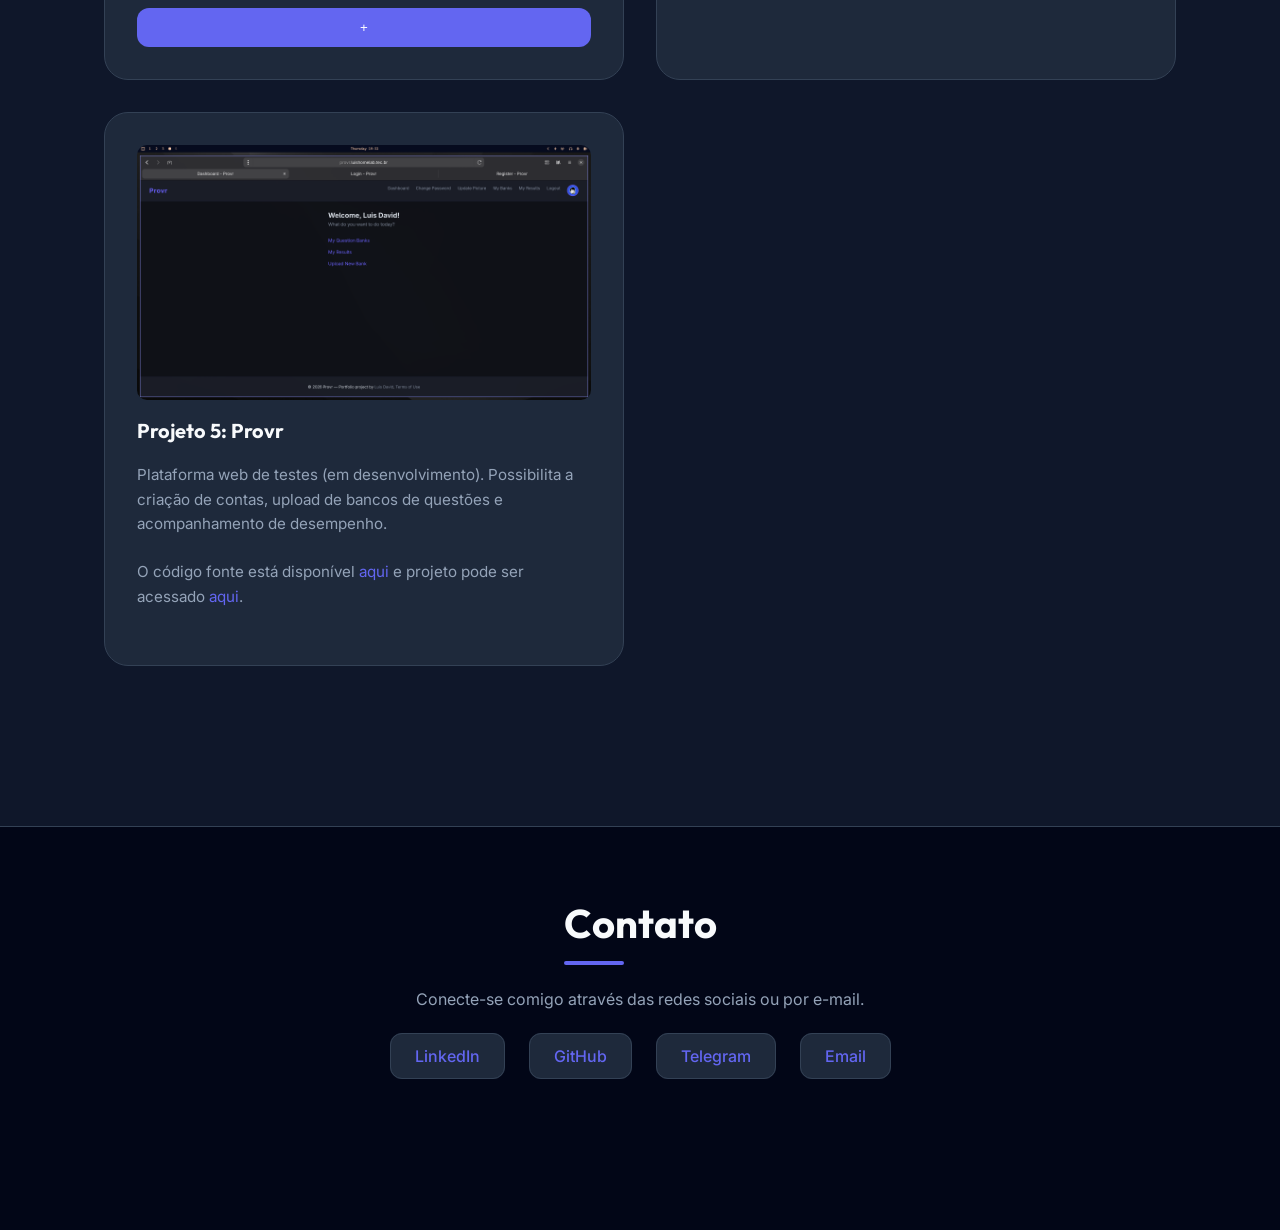
==== commit 69d04227: "style: adicionando imagens do projeto aos cards" ====
--- a/docs/index.html
+++ b/docs/index.html
@@ -45,6 +45,8 @@
             <h2>Projetos</h2>
             <div class="projects-container">
                 <article class="project-card" id="este-site">
+                    <img src="static/img/blog_homelab.png" alt="Blog"
+                        style="width: 100%; border-radius: 10px; margin-bottom: 15px;">
                     <h3>Projeto 1: Site de Portfólio</h3>
                     <p>Desenvolvi esse site de portfólio para mostrar meus trabalhos e habilidades em desenvolvimento de
                         software...
@@ -55,17 +57,21 @@
                 </article>
 
                 <article class="project-card" id="calculadora">
+                    <img src="static/img/calculadora.png" alt="Calculadora"
+                        style="width: 100%; border-radius: 10px; margin-bottom: 15px;">
                     <h3>Projeto 2: Calculadora</h3>
                     <p>Desenvolvi uma calculadora simples em JavaScript para praticar lógica de programação.
                         Suporta operações básicas como adição, subtração, multiplicação e divisão.</p>
                     <p>A lógica e o código CLI estão<a
                             href="https://github.com/LuisDavidMSilva/fase1-base/blob/main/cli/Calculadora.js"
-                            target="_blank" rel="noopener noreferrer">aqui</a>, mas o front-end está disponível nesta
+                            target="_blank" rel="noopener noreferrer"> aqui</a>, mas o front-end está disponível nesta
                         página. Clique no botão abaixo para testar.</p>
                     <button class="ver-mais" data-project="calculadora">+</button>
                 </article>
 
                 <article class="project-card" id="adivinhacao">
+                    <img src="static/img/jogo_adivinhacao.png" alt="Adivinhação"
+                        style="width: 100%; border-radius: 10px; margin-bottom: 15px;">
                     <h3> Projeto 3: Jogo da Adivinhação</h3>
                     <p>Um jogo clássico onde o usuário tenta adivinhar um número entre 1 e 10 com limite de tentativas.
                         Desenvolvido para exercitar condicionais e loops.</p>
@@ -77,6 +83,8 @@
                 </article>
 
                 <article class="project-card" id="taskboard">
+                    <img src="static/img/taskboard.png" alt="Taskboard"
+                        style="width: 100%; border-radius: 10px; margin-bottom: 15px;">
                     <h3> Projeto 4: Taskboard</h3>
                     <p>Organizador de tarefas diárias feito com <strong>Vite e React</strong>. Permite criar, gerenciar
                         e mover tarefas entre status.</p>
@@ -87,6 +95,8 @@
                 </article>
 
                 <article class="project-card" id="provr">
+                    <img src="static/img/provr_dashboard.png" alt="Provr"
+                        style="width: 100%; border-radius: 10px; margin-bottom: 15px;">
                     <h3> Projeto 5: Provr</h3>
                     <p>Plataforma web de testes (em desenvolvimento). Possibilita a criação de contas, upload de bancos
                         de questões e acompanhamento de desempenho.</p>
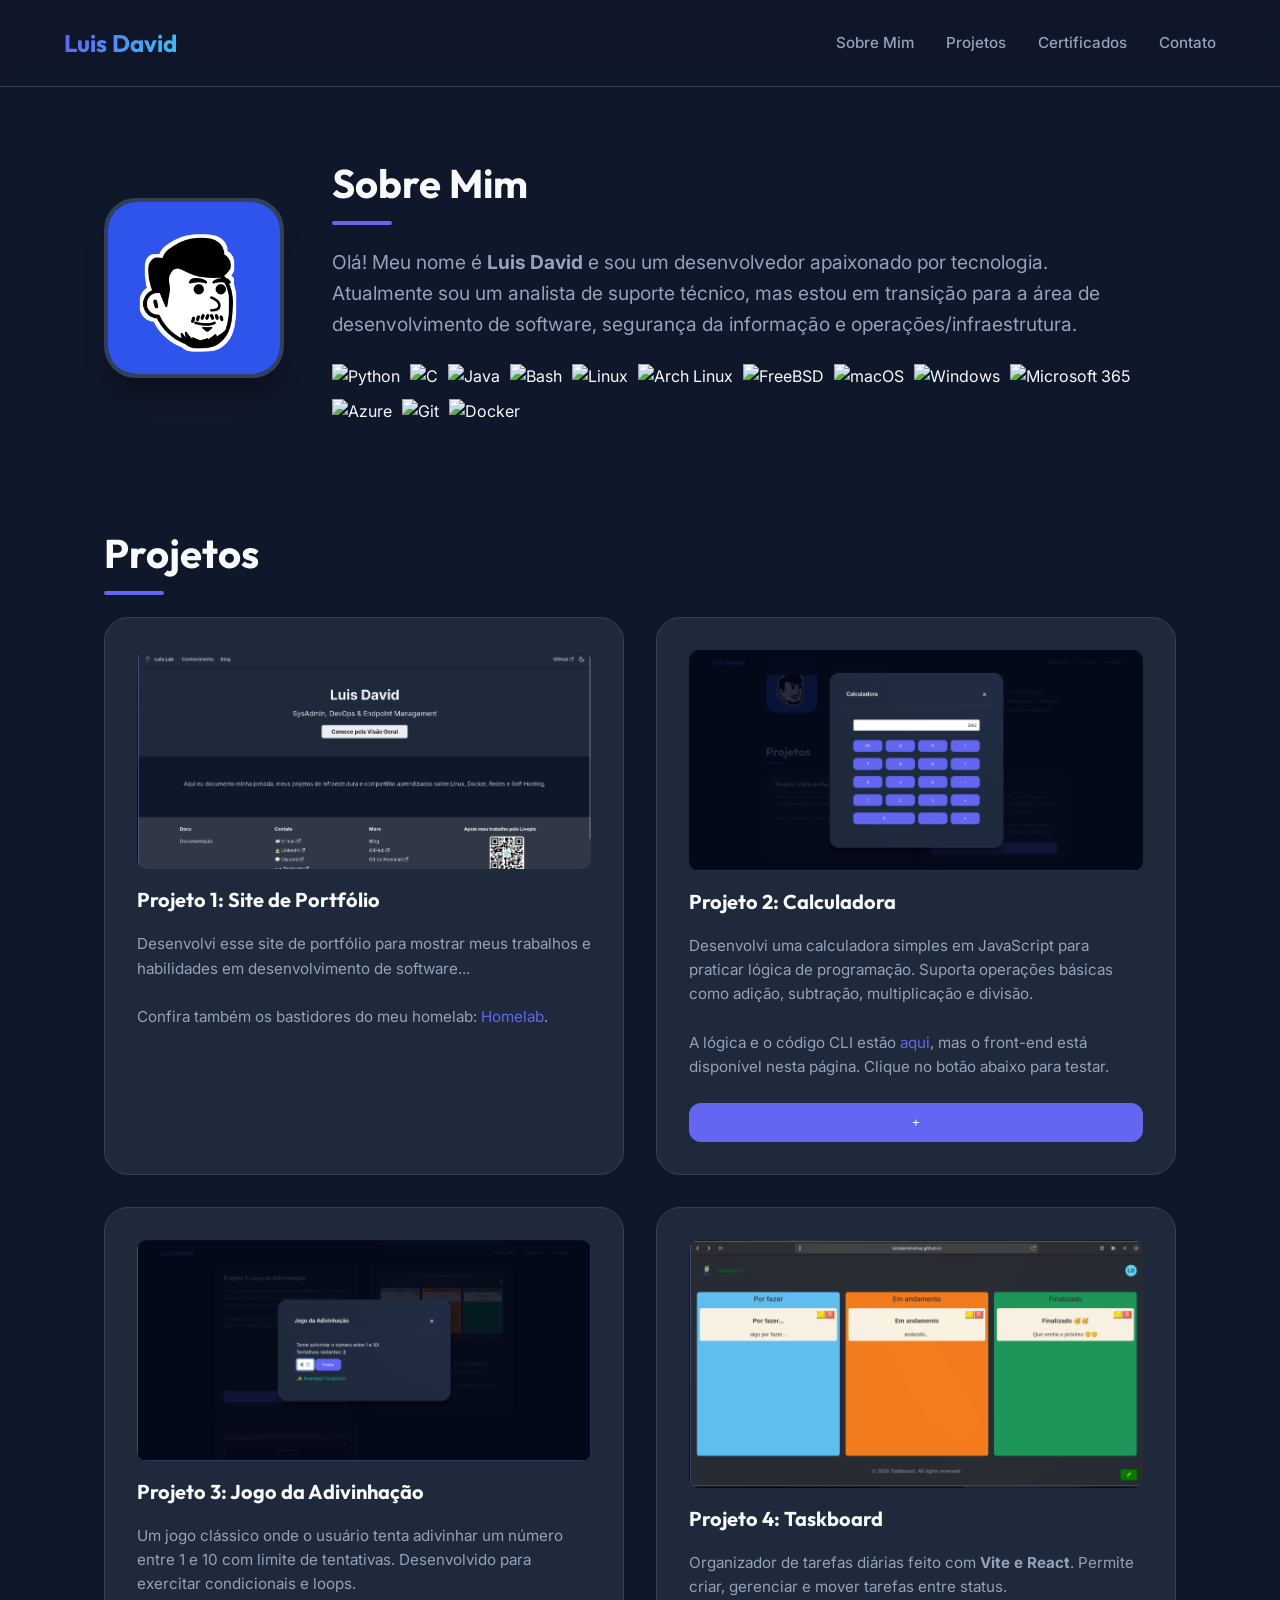
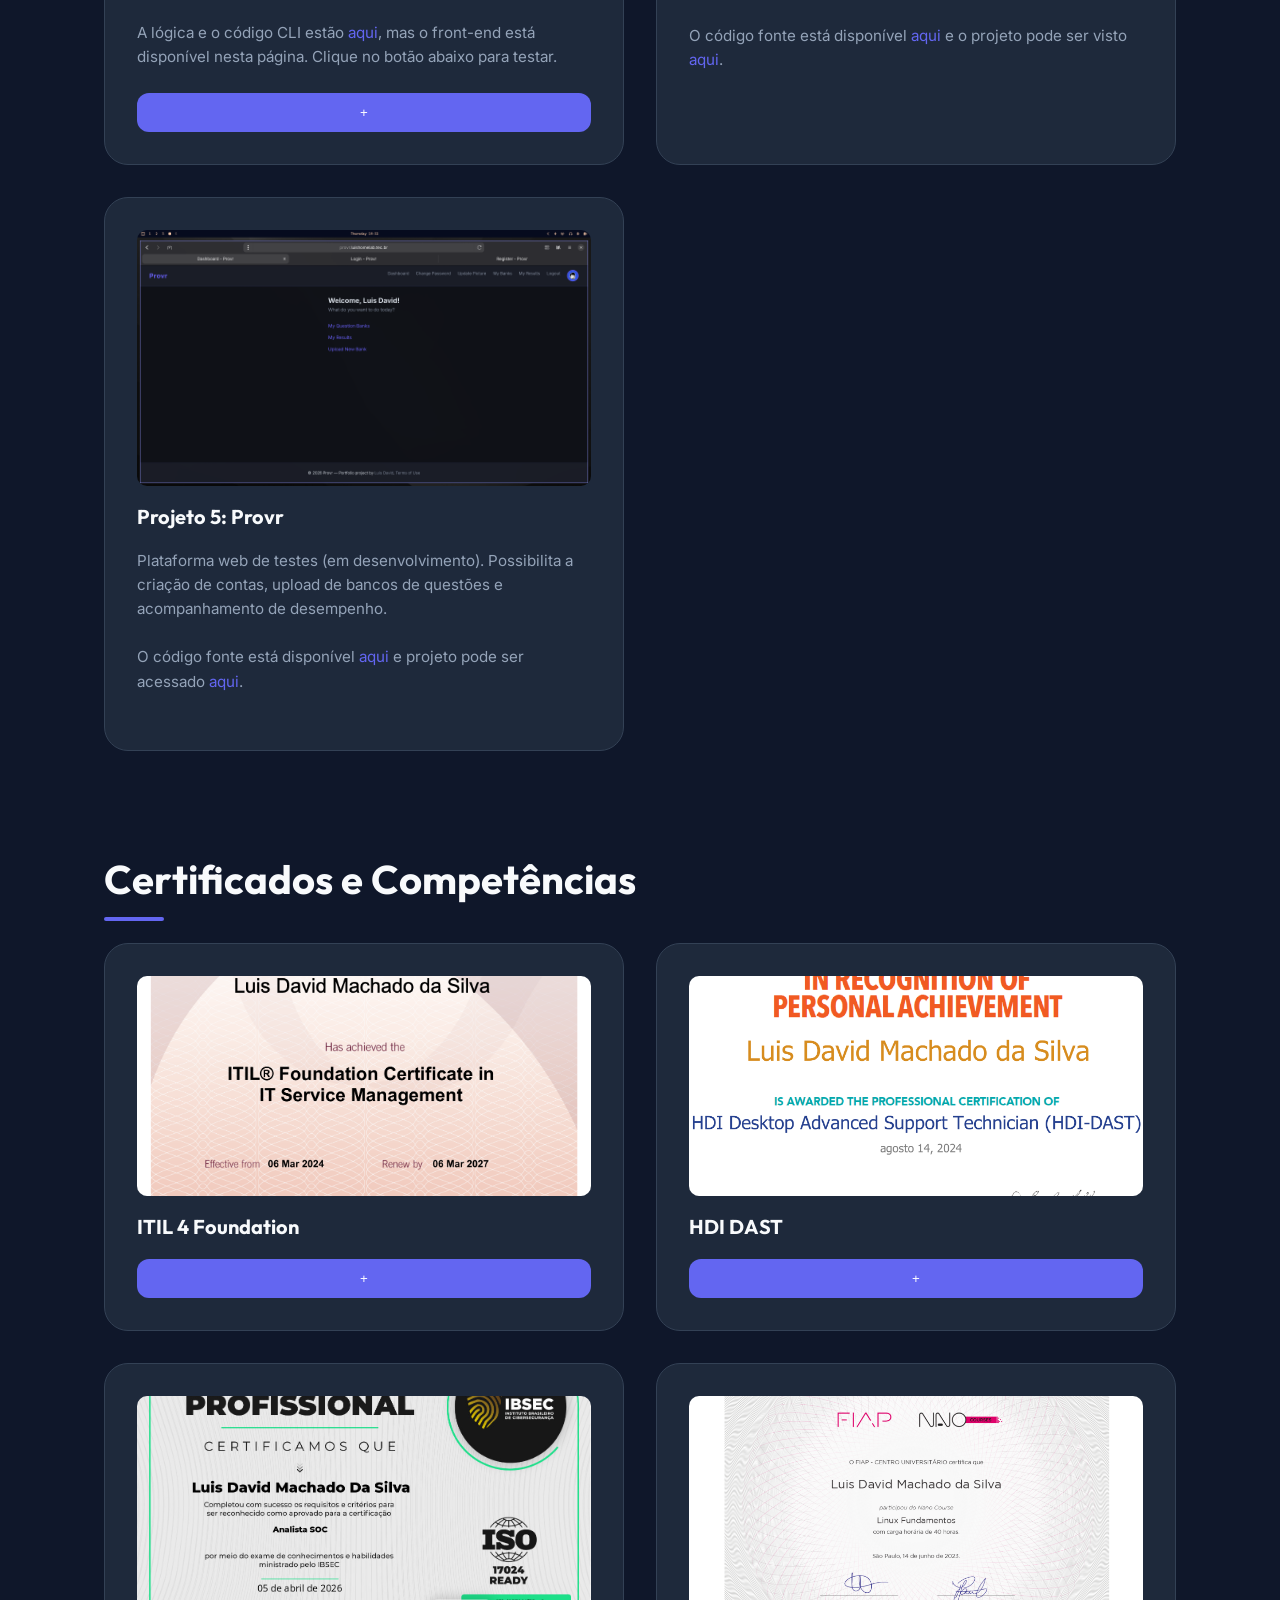
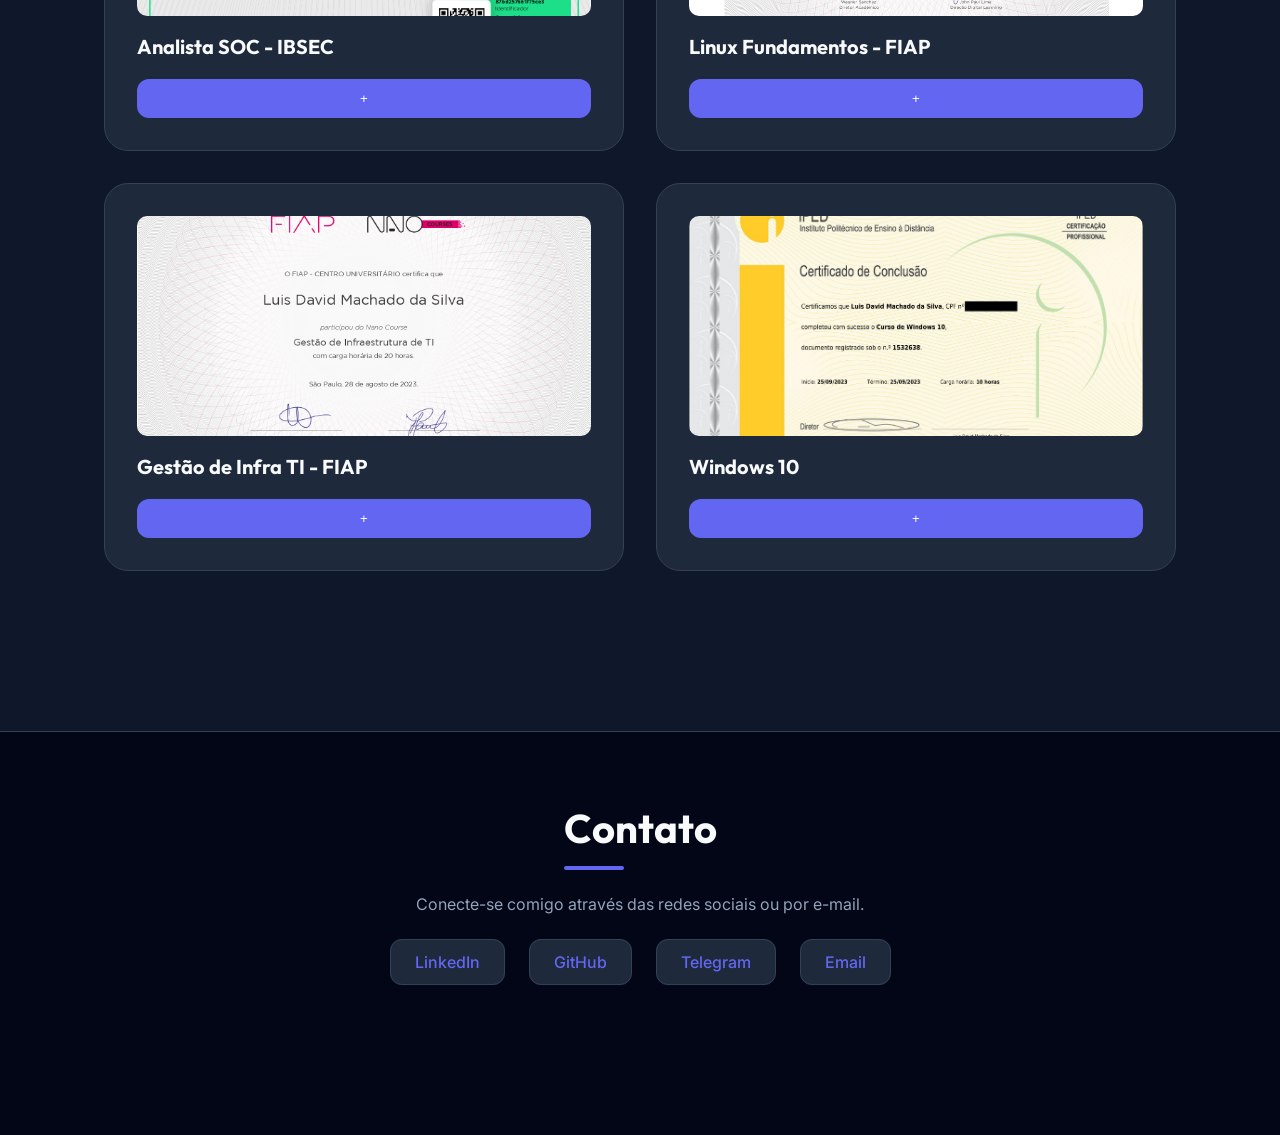
==== commit 09914538: "feat: adiciona certificados em nova seção e inclui tech badges na seção sobre" ====
--- a/docs/index.html
+++ b/docs/index.html
@@ -24,6 +24,7 @@
             <ul>
                 <li><a href="#sobre">Sobre Mim</a></li>
                 <li><a href="#projetos">Projetos</a></li>
+                <li><a href="#certificados">Certificados</a></li>
                 <li><a href="#contato">Contato</a></li>
             </ul>
         </nav>
@@ -38,6 +39,33 @@
                 <p>Atualmente sou um analista de suporte técnico, mas estou em transição para a área de desenvolvimento
                     de
                     software, segurança da informação e operações/infraestrutura.</p>
+                <div class="tech-badges" style="margin-top: 1.5rem; display: flex; flex-wrap: wrap; gap: 10px;">
+                    <img src="https://img.shields.io/badge/Python-3776AB?style=for-the-badge&logo=python&logoColor=white"
+                        alt="Python">
+                    <img src="https://img.shields.io/badge/C-00599C?style=for-the-badge&logo=c&logoColor=white" alt="C">
+                    <img src="https://img.shields.io/badge/Java-ED8B00?style=for-the-badge&logo=java&logoColor=white"
+                        alt="Java">
+                    <img src="https://img.shields.io/badge/Bash-4EAA25?style=for-the-badge&logo=gnu-bash&logoColor=white"
+                        alt="Bash">
+                    <img src="https://img.shields.io/badge/Linux-FCC624?style=for-the-badge&logo=linux&logoColor=black"
+                        alt="Linux">
+                    <img src="https://img.shields.io/badge/Arch%20Linux-1793D1?style=for-the-badge&logo=arch-linux&logoColor=white"
+                        alt="Arch Linux">
+                    <img src="https://img.shields.io/badge/FreeBSD-AB2B28?style=for-the-badge&logo=freebsd&logoColor=white"
+                        alt="FreeBSD">
+                    <img src="https://img.shields.io/badge/macOS-000000?style=for-the-badge&logo=apple&logoColor=white"
+                        alt="macOS">
+                    <img src="https://img.shields.io/badge/Windows-0078D6?style=for-the-badge&logo=windows&logoColor=white"
+                        alt="Windows">
+                    <img src="https://img.shields.io/badge/Microsoft%20365-501EBB?style=for-the-badge&logo=microsoft-office&logoColor=white"
+                        alt="Microsoft 365">
+                    <img src="https://img.shields.io/badge/Azure-0078D4?style=for-the-badge&logo=microsoft-azure&logoColor=white"
+                        alt="Azure">
+                    <img src="https://img.shields.io/badge/GIT-E44C30?style=for-the-badge&logo=git&logoColor=white"
+                        alt="Git">
+                    <img src="https://img.shields.io/badge/Docker-2496ED?style=for-the-badge&logo=docker&logoColor=white"
+                        alt="Docker">
+                </div>
             </div>
         </section>
 
@@ -104,6 +132,51 @@
                         projeto pode ser acessado <a href="https://provr.luishomelab.tec.br" target="_blank"
                             rel="noopener noreferrer">aqui</a>.</p>
 
+                </article>
+            </div>
+        </section>
+
+        <section id="certificados_competências">
+            <h2>Certificados e Competências</h2>
+            <div class="certificados-container">
+                <article class="certificado-card" id="certificado-itil4">
+                    <img src="static/img/thumb_itil.png" alt="Certificado ITIL 4 Foundation"
+                        style="width: 100%; height: 220px; object-fit: cover; border-radius: 10px; margin-bottom: 15px;">
+                    <h3>ITIL 4 Foundation</h3>
+                    <button class="ver-mais" data-cert="true" data-pdf="static/img/certificado_itil_4.pdf">+</button>
+                </article>
+                <article class="certificado-card" id="certificado-hdi-dast">
+                    <img src="static/img/thumb_hdi.png" alt="Certificado HDI DAST"
+                        style="width: 100%; height: 220px; object-fit: cover; border-radius: 10px; margin-bottom: 15px;">
+                    <h3>HDI DAST</h3>
+                    <button class="ver-mais" data-cert="true" data-pdf="static/img/certificado_hdi_dast.pdf">+</button>
+                </article>
+                <article class="certificado-card" id="certificado-analista-soc">
+                    <img src="static/img/certificado_analista_soc.jpg" alt="Certificado Analista SOC"
+                        style="width: 100%; height: 220px; object-fit: cover; border-radius: 10px; margin-bottom: 15px;">
+                    <h3>Analista SOC - IBSEC</h3>
+                    <button class="ver-mais" data-cert="true">+</button>
+                </article>
+                <article class="certificado-card" id="certificado-linux">
+                    <img src="static/img/thumb_linux.png" alt="Certificado Linux Fundamentos"
+                        style="width: 100%; height: 220px; object-fit: cover; border-radius: 10px; margin-bottom: 15px;">
+                    <h3>Linux Fundamentos - FIAP</h3>
+                    <button class="ver-mais" data-cert="true"
+                        data-pdf="static/img/certificado_linux_fundamentos.pdf">+</button>
+                </article>
+                <article class="certificado-card" id="certificado-gestao-infra">
+                    <img src="static/img/certificado_gestao_infra_ti.jpeg"
+                        alt="Certificado Gestão de Infraestrutura de TI"
+                        style="width: 100%; height: 220px; object-fit: cover; border-radius: 10px; margin-bottom: 15px;">
+                    <h3>Gestão de Infra TI - FIAP</h3>
+                    <button class="ver-mais" data-cert="true">+</button>
+                </article>
+                <article class="certificado-card" id="certificado-windows10">
+                    <img src="static/img/thumb_windows.png" alt="Certificado Windows 10"
+                        style="width: 100%; height: 220px; object-fit: cover; border-radius: 10px; margin-bottom: 15px;">
+                    <h3>Windows 10</h3>
+                    <button class="ver-mais" data-cert="true"
+                        data-pdf="static/img/certificado_windows_10.pdf">+</button>
                 </article>
             </div>
         </section>
--- a/docs/static/css/style.css
+++ b/docs/static/css/style.css
@@ -133,13 +133,13 @@
 }
 
 /* Projects Grid */
-.projects-container {
+.projects-container, .certificados-container {
     display: grid;
     grid-template-columns: repeat(auto-fill, minmax(350px, 1fr));
     gap: 2rem;
 }
 
-.project-card {
+.project-card, .certificado-card {
     background-color: var(--bg-card);
     border: 1px solid var(--border);
     border-radius: 1.5rem;
@@ -149,19 +149,19 @@
     flex-direction: column;
 }
 
-.project-card:hover {
+.project-card:hover, .certificado-card:hover {
     transform: translateY(-8px);
     border-color: var(--primary);
     box-shadow: 0 20px 25px -5px rgba(0, 0, 0, 0.4);
 }
 
-.project-card h3 {
+.project-card h3, .certificado-card h3 {
     font-family: var(--font-heading);
     font-size: 1.25rem;
     margin-bottom: 1rem;
 }
 
-.project-card p {
+.project-card p, .certificado-card p {
     color: var(--text-muted);
     font-size: 0.95rem;
     margin-bottom: 1.5rem;
@@ -285,7 +285,7 @@
         margin: 0 auto;
     }
 
-    .projects-container {
+    .projects-container, .certificados-container {
         grid-template-columns: 1fr;
     }
 
